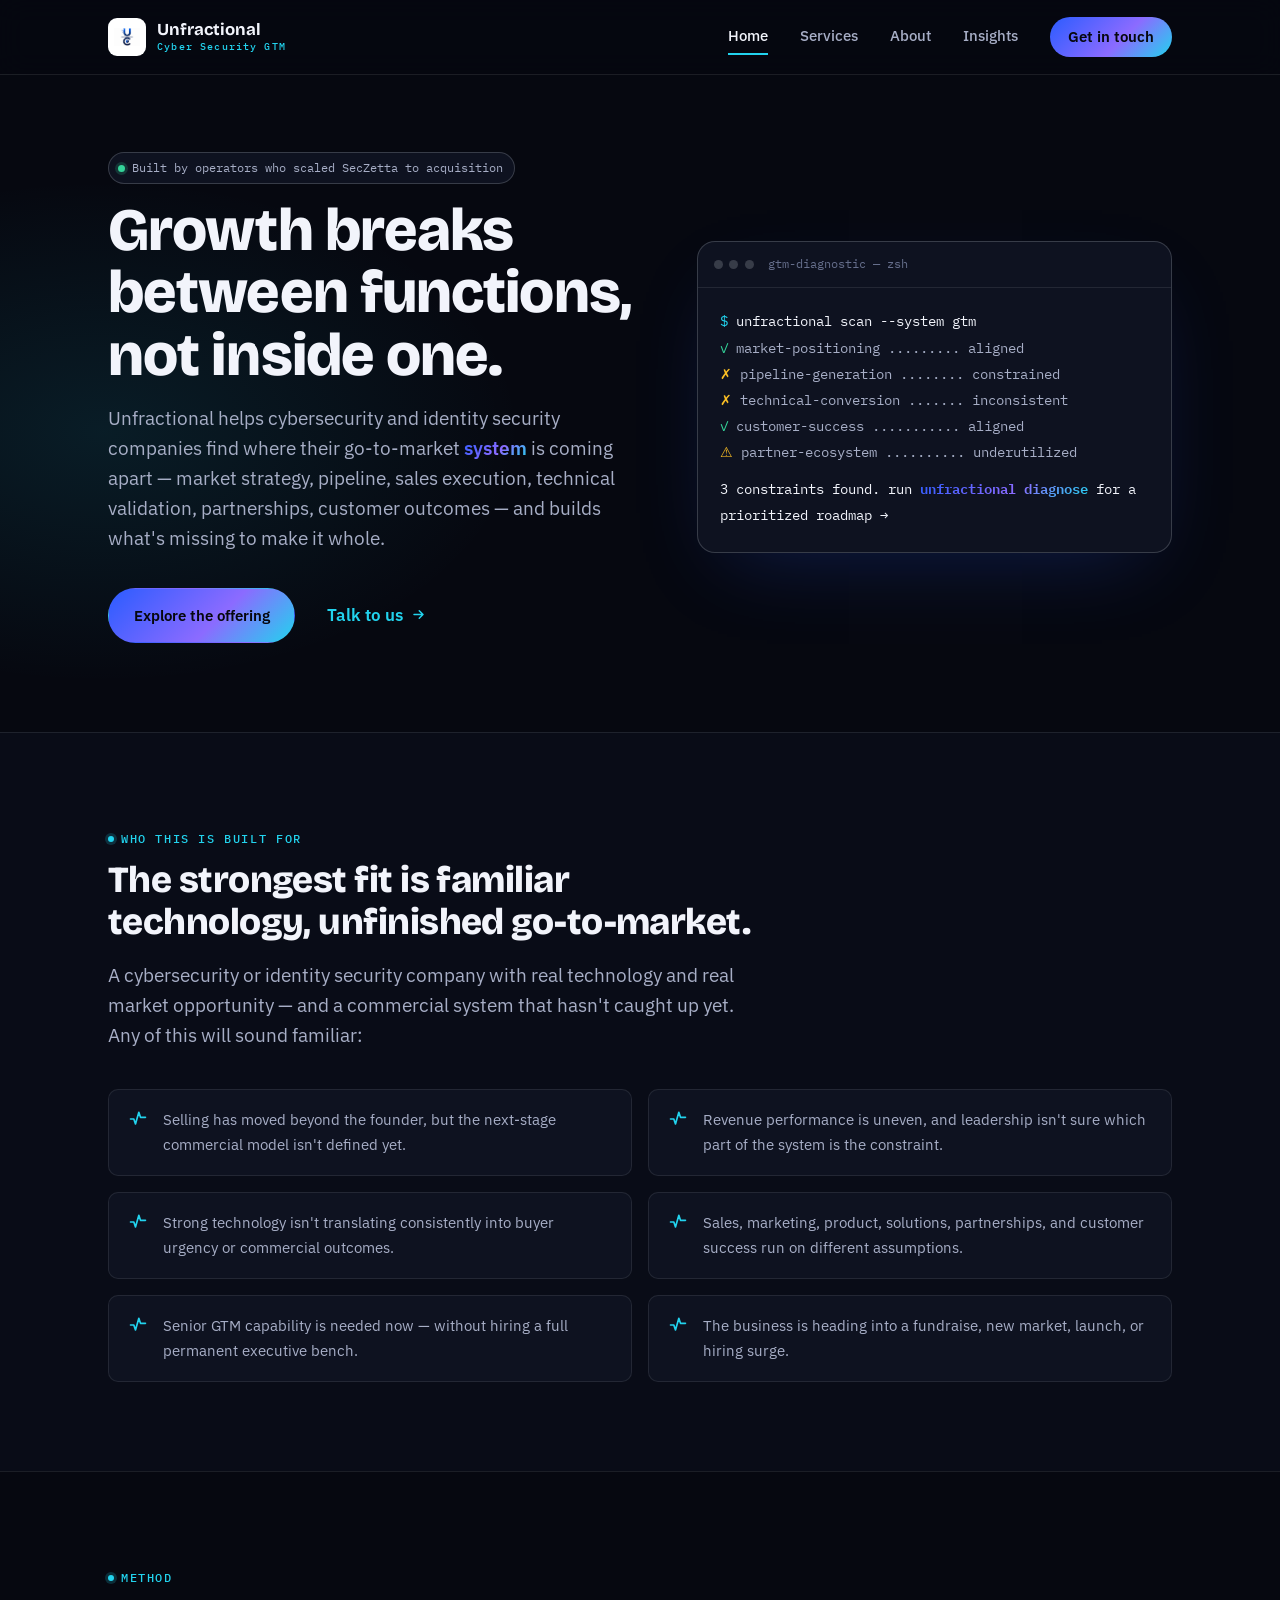
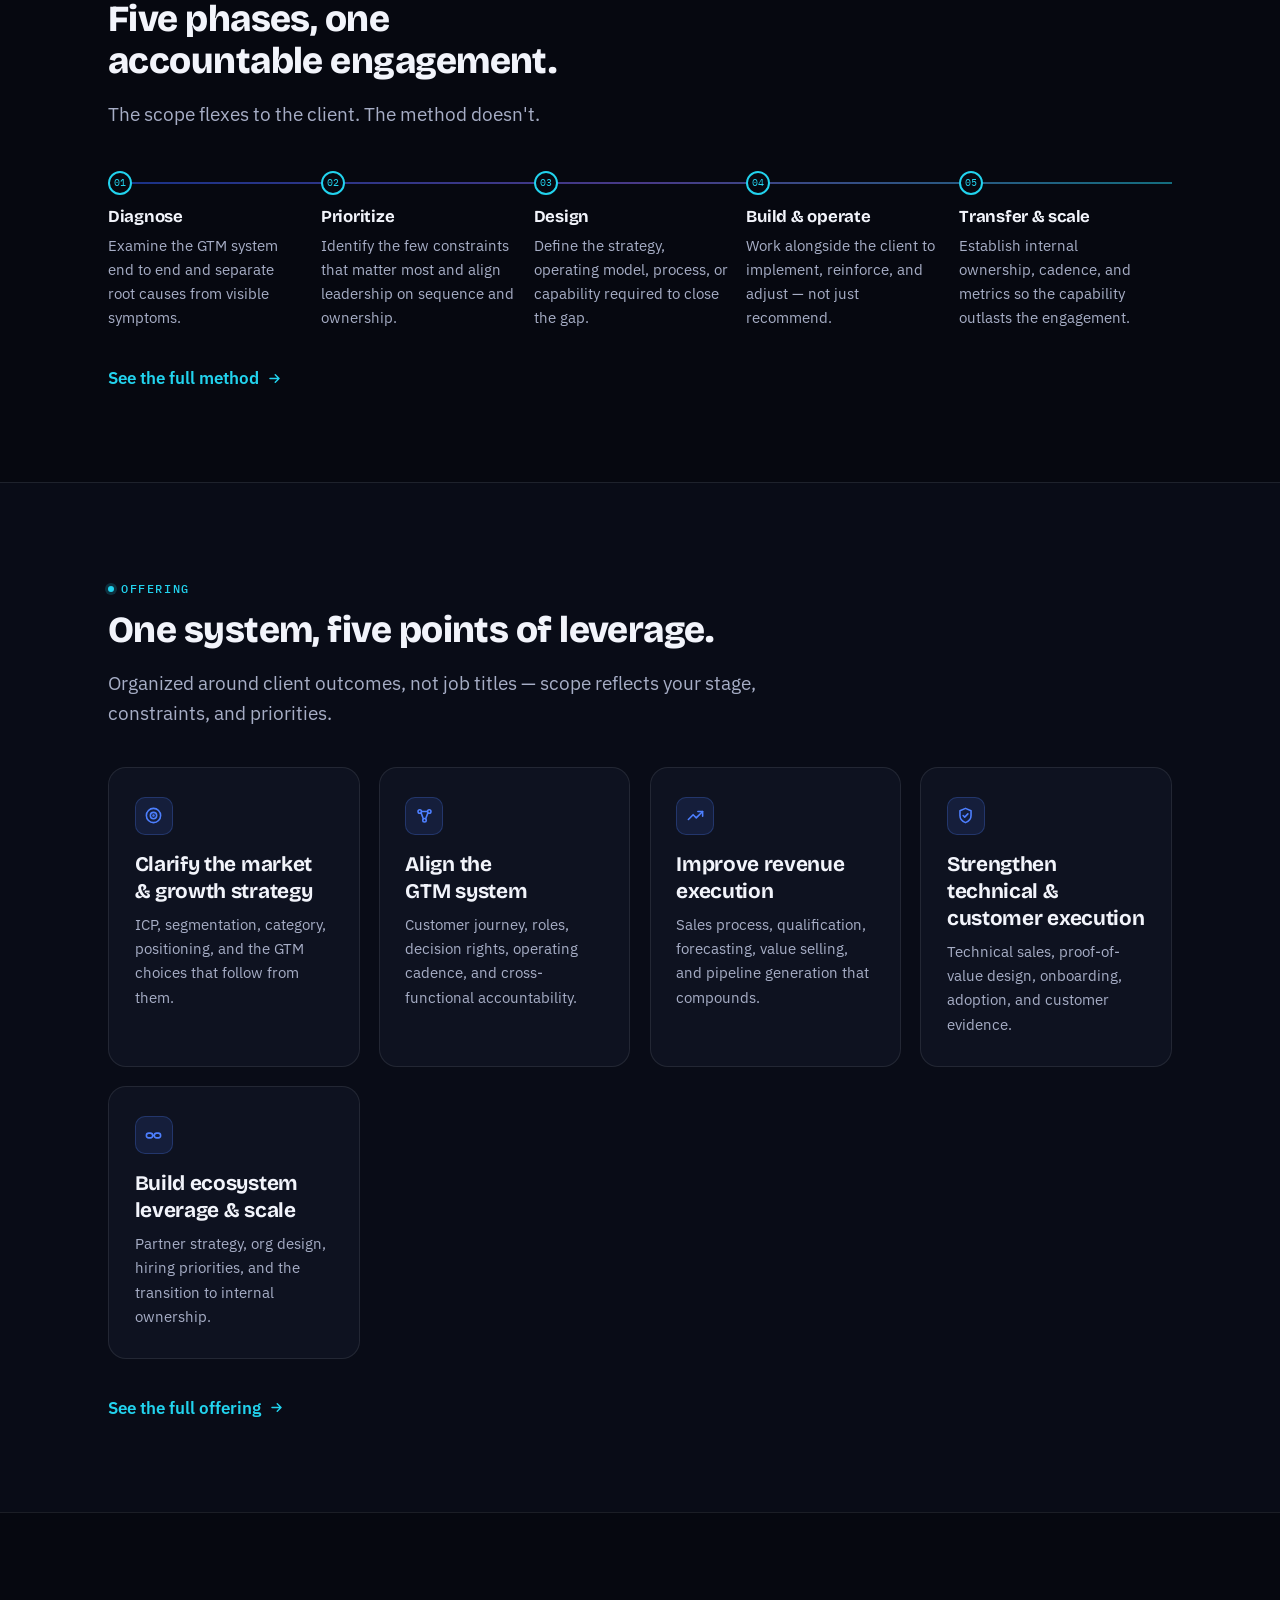
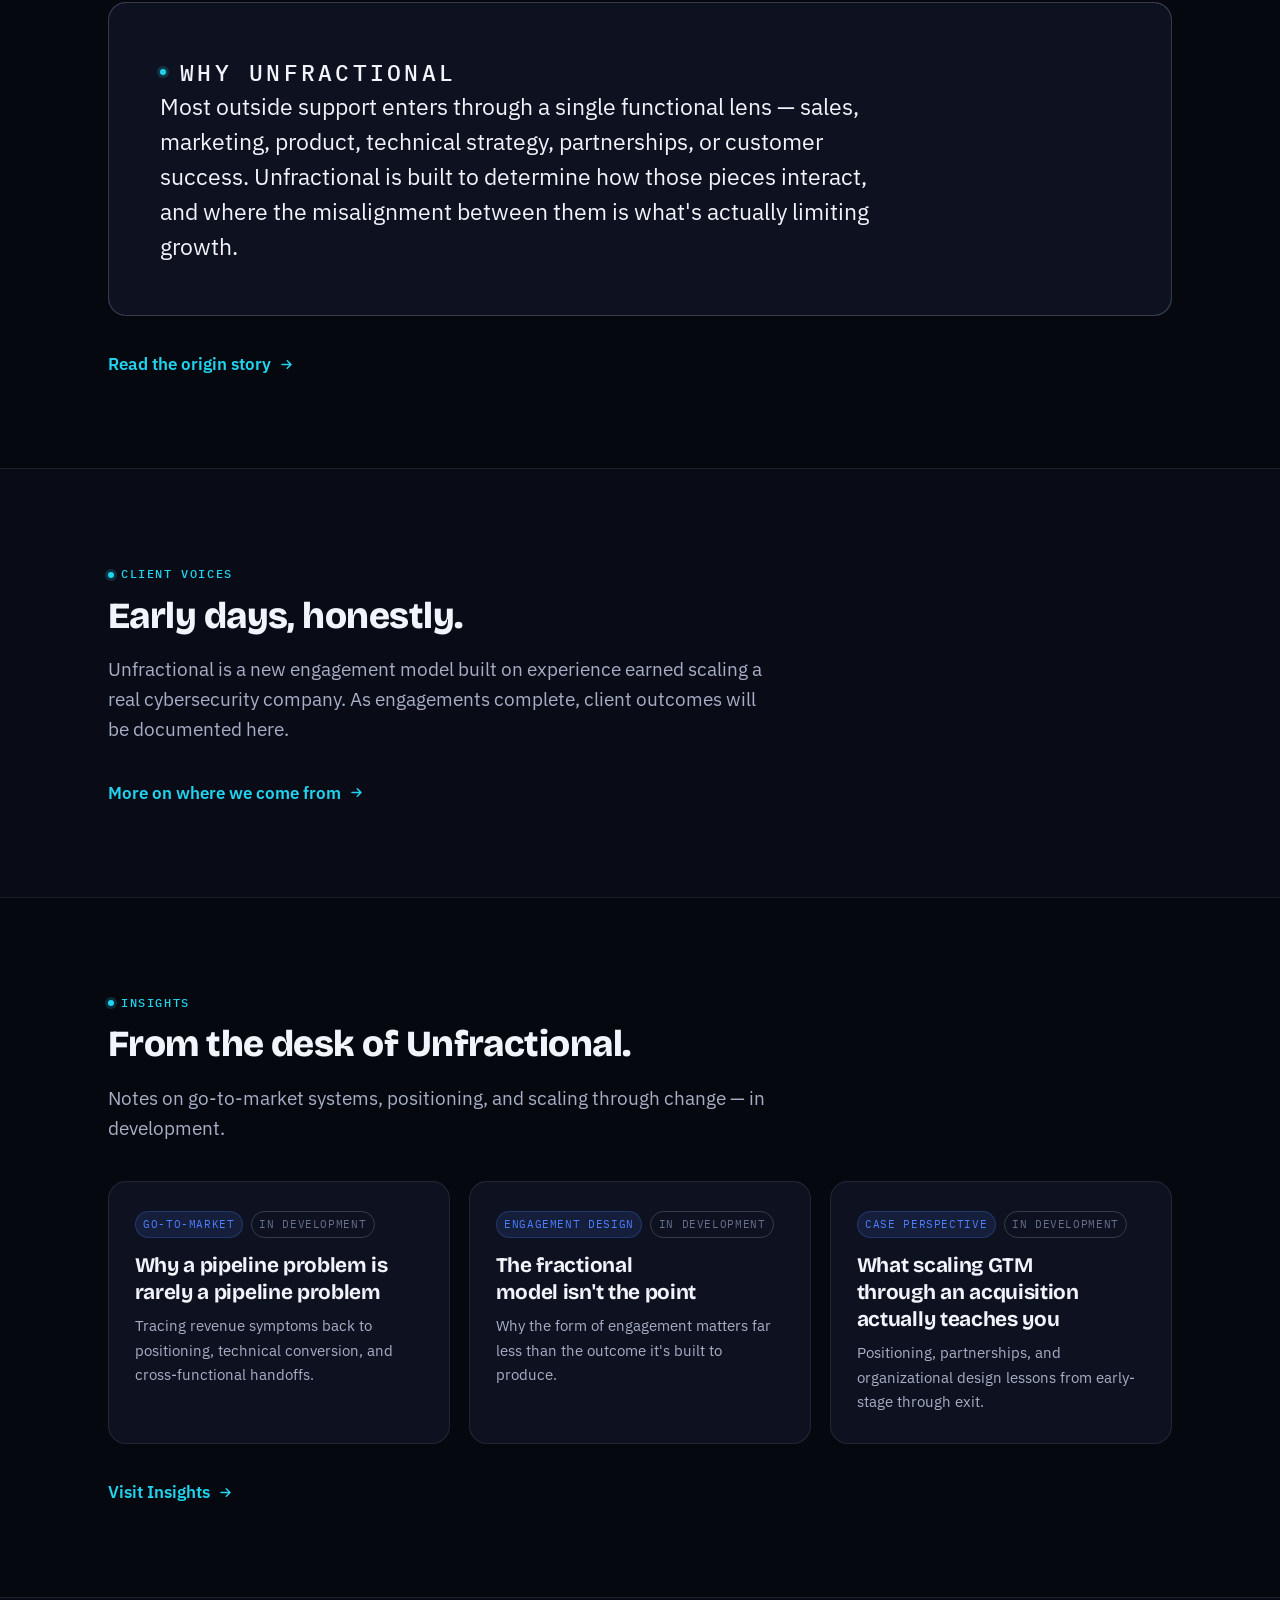
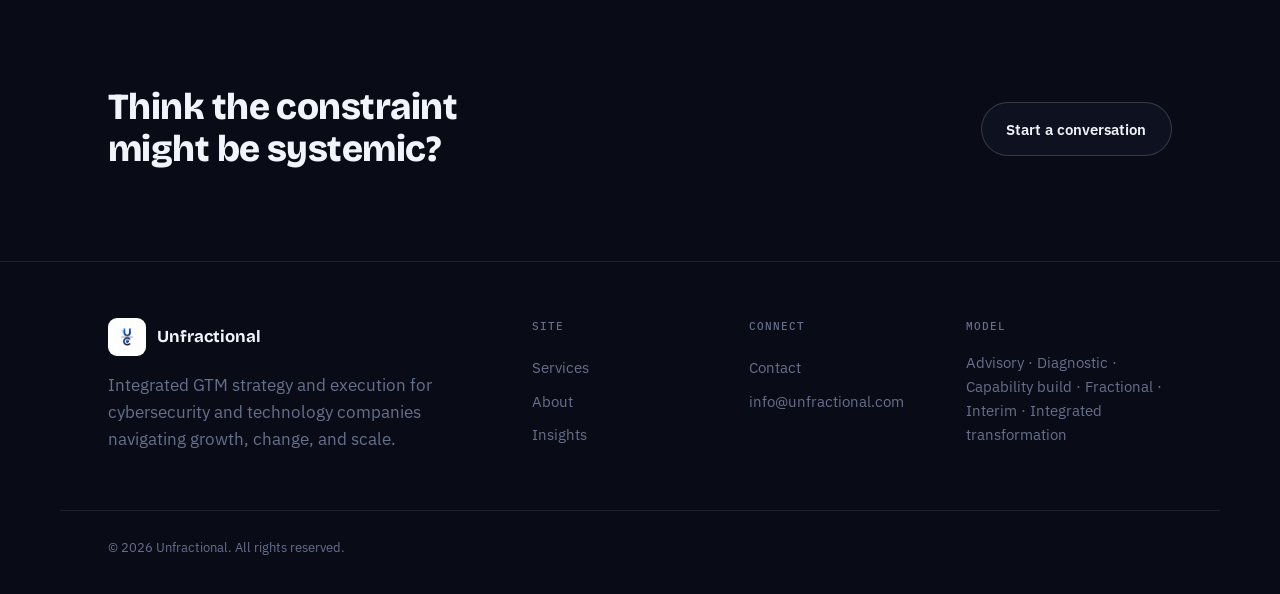
==== index.html @ 85fb55ef "Update contact email to info@unfractional.com" ====
<!doctype html>
<html lang="en">
<head>
<meta charset="UTF-8">
<meta name="viewport" content="width=device-width, initial-scale=1">
<title>Unfractional</title>
<link rel="preconnect" href="https://fonts.googleapis.com">
<link rel="preconnect" href="https://fonts.gstatic.com" crossorigin>
<link href="https://fonts.googleapis.com/css2?family=Bricolage+Grotesque:opsz,wght@12..96,600;12..96,700;12..96,800&family=IBM+Plex+Sans:wght@400;500;600&family=IBM+Plex+Mono:wght@400;500&display=swap" rel="stylesheet">
<link rel="stylesheet" href="styles.css">
<script src="script.js" defer></script>
</head>
<body>

<header class="site-header">
  <div class="nav-row">
    <a class="brand" href="index.html">
      <span class="brand-chip"><img src="assets/logo-mark.png" alt="Unfractional mark"></span>
      <span class="brand-word">Unfractional<span>Cyber Security GTM</span></span>
    </a>
    <nav class="nav-links" aria-label="Primary">
      <a href="index.html" class="active">Home</a>
      <a href="services.html">Services</a>
      <a href="about.html">About</a>
      <a href="insights.html">Insights</a>
      <a href="contact.html" class="nav-cta">Get in touch</a>
    </nav>
    <button class="nav-toggle" data-nav-toggle aria-label="Open menu" aria-expanded="false">
      <svg viewBox="0 0 24 24" fill="none" stroke="currentColor" stroke-width="2" stroke-linecap="round"><line x1="3" y1="6" x2="21" y2="6"/><line x1="3" y1="12" x2="21" y2="12"/><line x1="3" y1="18" x2="21" y2="18"/></svg>
    </button>
  </div>
  <nav class="mobile-nav" data-mobile-nav aria-label="Mobile">
    <a href="index.html" class="active">Home</a>
    <a href="services.html">Services</a>
    <a href="about.html">About</a>
    <a href="insights.html">Insights</a>
    <a href="contact.html">Get in touch</a>
  </nav>
</header>

<main>

  <!-- HERO -->
  <section class="section" style="padding-top: clamp(44px, 6vw, 80px);">
    <div class="section-inner hero-grid">
      <div>
        <span class="badge"><span class="dot"></span>Built by operators who scaled SecZetta to acquisition</span>
        <h1 style="margin-top: 0.9rem;">Growth breaks between functions, not inside one.</h1>
        <p class="lede">Unfractional helps cybersecurity and identity security companies find where their go-to-market <span class="grad-text" style="font-weight:600;">system</span> is coming apart — market strategy, pipeline, sales execution, technical validation, partnerships, customer outcomes — and builds what's missing to make it whole.</p>
        <div class="actions-row">
          <a class="btn btn-primary" href="services.html">Explore the offering</a>
          <a class="link-arrow" href="contact.html">Talk to us
            <svg viewBox="0 0 20 20" fill="none" stroke="currentColor" stroke-width="2" stroke-linecap="round" stroke-linejoin="round"><path d="M4 10h12M11 5l5 5-5 5"/></svg>
          </a>
        </div>
      </div>

      <div class="terminal">
        <div class="terminal-bar">
          <span class="traffic"><span></span><span></span><span></span></span>
          gtm-diagnostic — zsh
        </div>
        <div class="terminal-body">
          <div class="cmd">unfractional scan --system gtm</div>
          <div class="t-line" data-scan-line><span class="t-ok">✓</span> market-positioning ......... aligned</div>
          <div class="t-line" data-scan-line><span class="t-warn">✗</span> pipeline-generation ........ constrained</div>
          <div class="t-line" data-scan-line><span class="t-warn">✗</span> technical-conversion ....... inconsistent</div>
          <div class="t-line" data-scan-line><span class="t-ok">✓</span> customer-success ........... aligned</div>
          <div class="t-line" data-scan-line><span class="t-warn">⚠</span> partner-ecosystem .......... underutilized</div>
          <div class="t-result" data-scan-line>3 constraints found. run <span class="grad-text">unfractional diagnose</span> for a prioritized roadmap →</div>
        </div>
      </div>
    </div>
  </section>

  <!-- WHO THIS IS FOR -->
  <section class="section alt">
    <div class="section-inner">
      <div class="section-head">
        <p class="eyebrow">Who this is built for</p>
        <h2>The strongest fit is familiar technology, unfinished go-to-market.</h2>
        <p class="lede">A cybersecurity or identity security company with real technology and real market opportunity — and a commercial system that hasn't caught up yet. Any of this will sound familiar:</p>
      </div>
      <div class="signal-grid" style="margin-top: 2.4rem;">
        <div class="signal"><svg class="ico" viewBox="0 0 24 24" fill="none" stroke="currentColor" stroke-width="2" stroke-linecap="round" stroke-linejoin="round"><path d="M3 12h4l2 6 4-14 2 6h6"/></svg>Selling has moved beyond the founder, but the next-stage commercial model isn't defined yet.</div>
        <div class="signal"><svg class="ico" viewBox="0 0 24 24" fill="none" stroke="currentColor" stroke-width="2" stroke-linecap="round" stroke-linejoin="round"><path d="M3 12h4l2 6 4-14 2 6h6"/></svg>Revenue performance is uneven, and leadership isn't sure which part of the system is the constraint.</div>
        <div class="signal"><svg class="ico" viewBox="0 0 24 24" fill="none" stroke="currentColor" stroke-width="2" stroke-linecap="round" stroke-linejoin="round"><path d="M3 12h4l2 6 4-14 2 6h6"/></svg>Strong technology isn't translating consistently into buyer urgency or commercial outcomes.</div>
        <div class="signal"><svg class="ico" viewBox="0 0 24 24" fill="none" stroke="currentColor" stroke-width="2" stroke-linecap="round" stroke-linejoin="round"><path d="M3 12h4l2 6 4-14 2 6h6"/></svg>Sales, marketing, product, solutions, partnerships, and customer success run on different assumptions.</div>
        <div class="signal"><svg class="ico" viewBox="0 0 24 24" fill="none" stroke="currentColor" stroke-width="2" stroke-linecap="round" stroke-linejoin="round"><path d="M3 12h4l2 6 4-14 2 6h6"/></svg>Senior GTM capability is needed now — without hiring a full permanent executive bench.</div>
        <div class="signal"><svg class="ico" viewBox="0 0 24 24" fill="none" stroke="currentColor" stroke-width="2" stroke-linecap="round" stroke-linejoin="round"><path d="M3 12h4l2 6 4-14 2 6h6"/></svg>The business is heading into a fundraise, new market, launch, or hiring surge.</div>
      </div>
    </div>
  </section>

  <!-- METHOD -->
  <section class="section">
    <div class="section-inner">
      <div class="section-head">
        <p class="eyebrow">Method</p>
        <h2>Five phases, one accountable engagement.</h2>
        <p class="lede">The scope flexes to the client. The method doesn't.</p>
      </div>
      <div class="pipeline" style="margin-top: 2.6rem;">
        <div class="pnode"><span class="dotnum mono">01</span><h3>Diagnose</h3><p>Examine the GTM system end to end and separate root causes from visible symptoms.</p></div>
        <div class="pnode"><span class="dotnum mono">02</span><h3>Prioritize</h3><p>Identify the few constraints that matter most and align leadership on sequence and ownership.</p></div>
        <div class="pnode"><span class="dotnum mono">03</span><h3>Design</h3><p>Define the strategy, operating model, process, or capability required to close the gap.</p></div>
        <div class="pnode"><span class="dotnum mono">04</span><h3>Build &amp; operate</h3><p>Work alongside the client to implement, reinforce, and adjust — not just recommend.</p></div>
        <div class="pnode"><span class="dotnum mono">05</span><h3>Transfer &amp; scale</h3><p>Establish internal ownership, cadence, and metrics so the capability outlasts the engagement.</p></div>
      </div>
      <div class="actions-row">
        <a class="link-arrow" href="services.html#method">See the full method
          <svg viewBox="0 0 20 20" fill="none" stroke="currentColor" stroke-width="2" stroke-linecap="round" stroke-linejoin="round"><path d="M4 10h12M11 5l5 5-5 5"/></svg>
        </a>
      </div>
    </div>
  </section>

  <!-- OFFERING -->
  <section class="section alt">
    <div class="section-inner">
      <div class="section-head">
        <p class="eyebrow">Offering</p>
        <h2>One system, five points of leverage.</h2>
        <p class="lede">Organized around client outcomes, not job titles — scope reflects your stage, constraints, and priorities.</p>
      </div>
      <div class="card-grid" style="margin-top: 2.4rem;">
        <div class="card">
          <span class="ico"><svg viewBox="0 0 24 24" fill="none" stroke="currentColor" stroke-width="2" stroke-linecap="round" stroke-linejoin="round"><circle cx="12" cy="12" r="9"/><circle cx="12" cy="12" r="4"/><circle cx="12" cy="12" r="0.6" fill="currentColor"/></svg></span>
          <h3>Clarify the market &amp; growth strategy</h3>
          <p>ICP, segmentation, category, positioning, and the GTM choices that follow from them.</p>
        </div>
        <div class="card">
          <span class="ico"><svg viewBox="0 0 24 24" fill="none" stroke="currentColor" stroke-width="2" stroke-linecap="round" stroke-linejoin="round"><circle cx="6" cy="7" r="2.2"/><circle cx="18" cy="7" r="2.2"/><circle cx="12" cy="18" r="2.2"/><path d="M7.7 8.7 10.5 16M16.3 8.7 13.5 16M8.2 7h7.6"/></svg></span>
          <h3>Align the GTM system</h3>
          <p>Customer journey, roles, decision rights, operating cadence, and cross-functional accountability.</p>
        </div>
        <div class="card">
          <span class="ico"><svg viewBox="0 0 24 24" fill="none" stroke="currentColor" stroke-width="2" stroke-linecap="round" stroke-linejoin="round"><path d="M3 17l6-6 4 4 8-8"/><path d="M15 7h6v6"/></svg></span>
          <h3>Improve revenue execution</h3>
          <p>Sales process, qualification, forecasting, value selling, and pipeline generation that compounds.</p>
        </div>
        <div class="card">
          <span class="ico"><svg viewBox="0 0 24 24" fill="none" stroke="currentColor" stroke-width="2" stroke-linecap="round" stroke-linejoin="round"><path d="M12 3l7 3v6c0 4.5-3 7.5-7 9-4-1.5-7-4.5-7-9V6z"/><path d="M9 12l2 2 4-4"/></svg></span>
          <h3>Strengthen technical &amp; customer execution</h3>
          <p>Technical sales, proof-of-value design, onboarding, adoption, and customer evidence.</p>
        </div>
        <div class="card">
          <span class="ico"><svg viewBox="0 0 24 24" fill="none" stroke="currentColor" stroke-width="2" stroke-linecap="round" stroke-linejoin="round"><rect x="3" y="9" width="8" height="6" rx="3"/><rect x="13" y="9" width="8" height="6" rx="3"/><path d="M11 12h2"/></svg></span>
          <h3>Build ecosystem leverage &amp; scale</h3>
          <p>Partner strategy, org design, hiring priorities, and the transition to internal ownership.</p>
        </div>
      </div>
      <div class="actions-row">
        <a class="link-arrow" href="services.html">See the full offering
          <svg viewBox="0 0 20 20" fill="none" stroke="currentColor" stroke-width="2" stroke-linecap="round" stroke-linejoin="round"><path d="M4 10h12M11 5l5 5-5 5"/></svg>
        </a>
      </div>
    </div>
  </section>

  <!-- DIFFERENTIATOR -->
  <section class="section">
    <div class="section-inner">
      <div class="statement">
        <p class="eyebrow">Why Unfractional</p>
        <p>Most outside support enters through a single functional lens — sales, marketing, product, technical strategy, partnerships, or customer success. Unfractional is built to determine how those pieces interact, and where the misalignment between them is what's actually limiting growth.</p>
      </div>
      <div class="actions-row">
        <a class="link-arrow" href="about.html">Read the origin story
          <svg viewBox="0 0 20 20" fill="none" stroke="currentColor" stroke-width="2" stroke-linecap="round" stroke-linejoin="round"><path d="M4 10h12M11 5l5 5-5 5"/></svg>
        </a>
      </div>
    </div>
  </section>

  <!-- CLIENT VOICES TEASER -->
  <section class="section alt">
    <div class="section-inner">
      <div class="section-head">
        <p class="eyebrow">Client voices</p>
        <h2>Early days, honestly.</h2>
        <p class="lede">Unfractional is a new engagement model built on experience earned scaling a real cybersecurity company. As engagements complete, client outcomes will be documented here.</p>
      </div>
      <div class="actions-row">
        <a class="link-arrow" href="about.html#client-voices">More on where we come from
          <svg viewBox="0 0 20 20" fill="none" stroke="currentColor" stroke-width="2" stroke-linecap="round" stroke-linejoin="round"><path d="M4 10h12M11 5l5 5-5 5"/></svg>
        </a>
      </div>
    </div>
  </section>

  <!-- INSIGHTS TEASER -->
  <section class="section">
    <div class="section-inner">
      <div class="section-head">
        <p class="eyebrow">Insights</p>
        <h2>From the desk of Unfractional.</h2>
        <p class="lede">Notes on go-to-market systems, positioning, and scaling through change — in development.</p>
      </div>
      <div class="card-grid" style="margin-top: 2.4rem;">
        <div class="card">
          <div class="insight-tags"><span class="pill">Go-to-market</span><span class="pill status">In development</span></div>
          <h3 style="margin-top:0.9rem;">Why a pipeline problem is rarely a pipeline problem</h3>
          <p>Tracing revenue symptoms back to positioning, technical conversion, and cross-functional handoffs.</p>
        </div>
        <div class="card">
          <div class="insight-tags"><span class="pill">Engagement design</span><span class="pill status">In development</span></div>
          <h3 style="margin-top:0.9rem;">The fractional model isn't the point</h3>
          <p>Why the form of engagement matters far less than the outcome it's built to produce.</p>
        </div>
        <div class="card">
          <div class="insight-tags"><span class="pill">Case perspective</span><span class="pill status">In development</span></div>
          <h3 style="margin-top:0.9rem;">What scaling GTM through an acquisition actually teaches you</h3>
          <p>Positioning, partnerships, and organizational design lessons from early-stage through exit.</p>
        </div>
      </div>
      <div class="actions-row">
        <a class="link-arrow" href="insights.html">Visit Insights
          <svg viewBox="0 0 20 20" fill="none" stroke="currentColor" stroke-width="2" stroke-linecap="round" stroke-linejoin="round"><path d="M4 10h12M11 5l5 5-5 5"/></svg>
        </a>
      </div>
    </div>
  </section>

  <!-- CLOSING CTA -->
  <section class="section alt">
    <div class="section-inner cta-band">
      <h2>Think the constraint might be systemic?</h2>
      <a class="btn btn-quiet" href="contact.html">Start a conversation</a>
    </div>
  </section>

</main>

<footer class="site-footer">
  <div class="footer-top">
    <div>
      <div class="footer-brand">
        <span class="brand-chip"><img src="assets/logo-mark.png" alt="Unfractional mark"></span>
        <span class="footer-brand-word">Unfractional</span>
      </div>
      <p>Integrated GTM strategy and execution for cybersecurity and technology companies navigating growth, change, and scale.</p>
    </div>
    <div class="footer-col">
      <h4>Site</h4>
      <a href="services.html">Services</a>
      <a href="about.html">About</a>
      <a href="insights.html">Insights</a>
    </div>
    <div class="footer-col">
      <h4>Connect</h4>
      <a href="contact.html">Contact</a>
      <a href="mailto:info@unfractional.com">info@unfractional.com</a>
    </div>
    <div class="footer-col">
      <h4>Model</h4>
      <p>Advisory · Diagnostic · Capability build · Fractional · Interim · Integrated transformation</p>
    </div>
  </div>
  <div class="footer-bottom">
    <span>© <span data-year>2026</span> Unfractional. All rights reserved.</span>
  </div>
</footer>

</body>
</html>
---- styles.css ----
/* ===========================================================
   Unfractional — v2, "GTM diagnostics" visual system
   Dark-first, security-tooling aesthetic. Fixed dark world by design:
   colors are declared explicitly rather than theme-switched.
   Type: Bricolage Grotesque (display) + IBM Plex Sans (body) + IBM Plex Mono (system/terminal)
   =========================================================== */

:root{
  --bg: #060810;
  --bg-alt: #090c17;
  --surface: #0e1220;
  --surface-hi: #141a2e;
  --line: rgba(244,246,255,0.09);
  --line-strong: rgba(244,246,255,0.18);

  --ink: #f2f4fb;
  --ink-soft: #a7aec6;
  --ink-faint: #666f8c;

  --blue: #4d7fff;
  --blue-2: #2b5cff;
  --violet: #8b6bff;
  --cyan: #22d3ee;

  --ok: #34d399;
  --warn: #fbbf24;

  --mark-chip: #ffffff;

  --grad: linear-gradient(135deg, var(--blue-2) 0%, var(--violet) 58%, var(--cyan) 100%);

  --content-w: 1160px;
  --gutter: clamp(20px, 5vw, 48px);
  --radius: 18px;
  --radius-sm: 10px;
}

*, *::before, *::after{ box-sizing: border-box; }
html{ color-scheme: dark; }

body{
  margin: 0;
  background: var(--bg);
  color: var(--ink);
  font-family: "IBM Plex Sans", "Helvetica Neue", Arial, sans-serif;
  font-size: 16.5px;
  line-height: 1.62;
  -webkit-font-smoothing: antialiased;
  text-rendering: optimizeLegibility;
  background-image:
    radial-gradient(900px 480px at 82% -8%, rgba(139,107,255,0.16), transparent 60%),
    radial-gradient(700px 420px at 8% 8%, rgba(34,211,238,0.10), transparent 60%);
  background-repeat: no-repeat;
}

::selection{ background: rgba(77,127,255,0.35); color: #fff; }
a{ color: inherit; }
img{ max-width: 100%; display: block; }

h1, h2, h3, h4{
  font-family: "Bricolage Grotesque", "Archivo", sans-serif;
  color: var(--ink);
  margin: 0;
  text-wrap: balance;
  letter-spacing: -0.015em;
}
h1{ font-weight: 800; font-size: clamp(2.3rem, 3.6vw + 1rem, 3.75rem); line-height: 1.04; }
h2{ font-weight: 800; font-size: clamp(1.55rem, 1.7vw + 1rem, 2.3rem); line-height: 1.14; }
h3{ font-weight: 700; font-size: clamp(1.1rem, 0.6vw + 1rem, 1.3rem); line-height: 1.3; }
h4{ font-weight: 600; font-size: 1.02rem; }

.grad-text{
  background: var(--grad);
  -webkit-background-clip: text; background-clip: text; color: transparent;
}

.mono{ font-family: "IBM Plex Mono", ui-monospace, Menlo, Consolas, monospace; }

.eyebrow{
  font-family: "IBM Plex Mono", monospace;
  font-size: 0.72rem; font-weight: 500;
  letter-spacing: 0.14em; text-transform: uppercase;
  color: var(--cyan);
  display: inline-flex; align-items: center; gap: 0.6em;
  margin: 0 0 1em;
}
.eyebrow::before{ content: ""; width: 6px; height: 6px; border-radius: 50%; background: var(--cyan); box-shadow: 0 0 0 3px rgba(34,211,238,0.18); flex: none; }

.lede{ font-size: clamp(1.03rem, 0.4vw + 1rem, 1.16rem); color: var(--ink-soft); max-width: 60ch; margin: 0.9em 0 0; }

.prose p{ max-width: 66ch; color: var(--ink-soft); }
.prose p + p{ margin-top: 1.1em; }
.prose strong{ color: var(--ink); font-weight: 600; }

/* ---------- layout shells ---------- */

.section{ padding-block: clamp(56px, 7vw, 104px); position: relative; }
.section + .section{ border-top: 1px solid var(--line); }
.section-inner{ max-width: var(--content-w); margin-inline: auto; padding-inline: var(--gutter); position: relative; }
.section-head{ max-width: 46rem; }
.section-head + *{ margin-top: 2.8rem; }
.alt{ background: var(--bg-alt); }

/* ---------- badge / pill ---------- */

.badge{
  display: inline-flex; align-items: center; gap: 0.6em;
  font-family: "IBM Plex Mono", monospace;
  font-size: 0.76rem;
  color: var(--ink-soft);
  background: var(--surface);
  border: 1px solid var(--line-strong);
  border-radius: 999px;
  padding: 0.45em 0.9em 0.45em 0.7em;
}
.badge .dot{ width: 7px; height: 7px; border-radius: 50%; background: var(--ok); box-shadow: 0 0 0 3px rgba(52,211,153,0.18); flex: none; }

.pill{
  font-family: "IBM Plex Mono", monospace;
  font-size: 0.66rem; letter-spacing: 0.06em; text-transform: uppercase;
  padding: 0.35em 0.7em; border-radius: 999px;
  background: rgba(77,127,255,0.12); color: var(--blue);
  border: 1px solid rgba(77,127,255,0.25);
}
.pill.status{ background: transparent; border-color: var(--line-strong); color: var(--ink-faint); }

/* ---------- header / nav ---------- */

.site-header{
  position: sticky; top: 0; z-index: 40;
  background: rgba(6,8,16,0.72);
  backdrop-filter: blur(14px);
  border-bottom: 1px solid var(--line);
}
.nav-row{
  max-width: var(--content-w); margin-inline: auto; padding-inline: var(--gutter);
  height: 74px; display: flex; align-items: center; justify-content: space-between; gap: 1.5rem;
}
.brand{ display: flex; align-items: center; gap: 0.7rem; text-decoration: none; flex: none; }
.brand-chip{
  background: var(--mark-chip); border: 1px solid var(--line-strong); border-radius: 9px;
  width: 38px; height: 38px; display: flex; align-items: center; justify-content: center; padding: 5px; flex: none;
}
.brand-chip img{ width: 100%; height: 100%; object-fit: contain; }
.brand-word{ font-family: "Bricolage Grotesque", sans-serif; font-weight: 700; font-size: 1.05rem; color: var(--ink); line-height: 1.1; }
.brand-word span{ display: block; font-family: "IBM Plex Mono", monospace; font-weight: 500; font-size: 0.6rem; letter-spacing: 0.12em; color: var(--cyan); margin-top: 3px; }

.nav-links{ display: flex; align-items: center; gap: 2rem; font-size: 0.93rem; font-weight: 500; }
.nav-links a{ text-decoration: none; color: var(--ink-soft); padding: 0.3em 0; border-bottom: 2px solid transparent; }
.nav-links a:hover{ color: var(--ink); }
.nav-links a.active{ color: var(--ink); border-bottom-color: var(--cyan); }

.nav-cta{
  font-family: inherit; font-weight: 600 !important;
  background: var(--grad); color: #06070d !important;
  border-radius: 999px; padding: 0.55em 1.2em !important;
  border-bottom: none !important;
}
.nav-cta:hover{ filter: brightness(1.08); }

.nav-toggle{
  display: none; background: var(--surface); border: 1px solid var(--line-strong); border-radius: 8px;
  width: 40px; height: 40px; padding: 0; align-items: center; justify-content: center; color: var(--ink); cursor: pointer;
}
.nav-toggle svg{ width: 19px; height: 19px; }

.mobile-nav{ display: none; flex-direction: column; padding: 0.5rem var(--gutter) 1.4rem; border-bottom: 1px solid var(--line); background: var(--bg); }
.mobile-nav a{ text-decoration: none; color: var(--ink-soft); font-weight: 500; padding: 0.75em 0; border-bottom: 1px solid var(--line); }
.mobile-nav a.active{ color: var(--cyan); }
.mobile-nav.open{ display: flex; }

@media (max-width: 860px){ .nav-links{ display: none; } .nav-toggle{ display: flex; } }

/* ---------- buttons / links ---------- */

.btn{
  display: inline-flex; align-items: center; gap: 0.6em;
  font-weight: 600; font-size: 0.96rem; text-decoration: none;
  padding: 0.9em 1.6em; border-radius: 999px; border: 1px solid transparent; cursor: pointer;
}
.btn-primary{ background: var(--grad); color: #06070d; }
.btn-primary:hover{ filter: brightness(1.08); }
.btn-quiet{ border-color: var(--line-strong); color: var(--ink); background: var(--surface); }
.btn-quiet:hover{ border-color: var(--cyan); color: var(--cyan); }

.link-arrow{
  display: inline-flex; align-items: center; gap: 0.5em; text-decoration: none;
  font-weight: 600; color: var(--cyan); border-bottom: 1px solid transparent;
}
.link-arrow:hover{ border-bottom-color: var(--cyan); }
.link-arrow svg{ width: 15px; height: 15px; transition: transform 0.15s ease; }
.link-arrow:hover svg{ transform: translateX(3px); }

.actions-row{ display: flex; flex-wrap: wrap; gap: 1.4rem 2rem; align-items: center; margin-top: 2.2rem; }

/* ---------- hero ---------- */

.hero-grid{ display: grid; grid-template-columns: 1.05fr 0.95fr; gap: clamp(2rem, 5vw, 4rem); align-items: center; }
@media (max-width: 940px){ .hero-grid{ grid-template-columns: 1fr; } }

/* terminal / scan panel */
.terminal{
  background: var(--surface);
  border: 1px solid var(--line-strong);
  border-radius: var(--radius);
  overflow: hidden;
  box-shadow: 0 30px 80px -30px rgba(43,92,255,0.25);
}
.terminal-bar{
  display: flex; align-items: center; gap: 0.5rem;
  padding: 0.8rem 1rem; border-bottom: 1px solid var(--line);
  font-family: "IBM Plex Mono", monospace; font-size: 0.72rem; color: var(--ink-faint);
}
.terminal-bar .traffic{ display: flex; gap: 0.4rem; margin-right: 0.4rem; }
.terminal-bar .traffic span{ width: 9px; height: 9px; border-radius: 50%; background: var(--line-strong); }
.terminal-body{
  font-family: "IBM Plex Mono", monospace; font-size: 0.86rem; line-height: 1.9;
  padding: 1.3rem 1.4rem 1.5rem;
}
.terminal-body .cmd{ color: var(--ink); }
.terminal-body .cmd::before{ content: "$ "; color: var(--cyan); }
.t-line{ color: var(--ink-soft); white-space: pre; }
.t-ok{ color: var(--ok); }
.t-warn{ color: var(--warn); }
.t-result{ color: var(--ink); margin-top: 0.6rem; display: block; }
.t-result .grad-text{ font-weight: 600; }

/* ---------- simple checklist (used for proof themes, etc.) ---------- */

.condition-list{ list-style: none; margin: 0; padding: 0; }
.condition-list li{ display: flex; gap: 1rem; align-items: flex-start; padding: 1.1rem 0; border-top: 1px solid var(--line); color: var(--ink-soft); font-size: 1rem; }
.condition-list li:last-child{ border-bottom: 1px solid var(--line); }
.condition-list li::before{ content: ""; flex: none; width: 8px; height: 8px; margin-top: 0.55em; background: var(--cyan); }

/* ---------- signal / condition cards ---------- */

.signal-grid{ display: grid; grid-template-columns: repeat(2, 1fr); gap: 1rem; }
@media (max-width: 700px){ .signal-grid{ grid-template-columns: 1fr; } }
.signal{
  display: flex; gap: 0.9rem; align-items: flex-start;
  background: var(--surface); border: 1px solid var(--line); border-radius: var(--radius-sm);
  padding: 1.1rem 1.2rem; color: var(--ink-soft); font-size: 0.96rem;
}
.signal .ico{ flex: none; width: 20px; height: 20px; color: var(--cyan); margin-top: 0.1rem; }

/* ---------- pipeline / method ---------- */

.pipeline{ display: grid; grid-template-columns: repeat(5, 1fr); gap: 0; position: relative; }
@media (max-width: 900px){ .pipeline{ grid-template-columns: 1fr 1fr; gap: 1.4rem; } }
@media (max-width: 560px){ .pipeline{ grid-template-columns: 1fr; } }
.pipeline::before{
  content: "";
  position: absolute; left: 0; right: 0; top: 11px; height: 2px;
  background: linear-gradient(90deg, var(--blue-2), var(--violet), var(--cyan));
  opacity: 0.5;
}
@media (max-width: 900px){ .pipeline::before{ display: none; } }
.pnode{ position: relative; padding: 2.2rem 1.1rem 0 0; }
@media (max-width: 900px){ .pnode{ padding-top: 0; border-top: 2px solid var(--blue); padding-top: 1.2rem; } }
.pnode .dotnum{
  position: absolute; top: 0; left: 0;
  width: 24px; height: 24px; border-radius: 50%;
  background: var(--bg); border: 2px solid var(--cyan);
  display: flex; align-items: center; justify-content: center;
  font-family: "IBM Plex Mono", monospace; font-size: 0.62rem; color: var(--cyan);
}
@media (max-width: 900px){ .pnode .dotnum{ display: none; } }
.pnode h3{ margin-bottom: 0.4rem; font-size: 1.05rem; }
.pnode p{ color: var(--ink-soft); font-size: 0.92rem; margin: 0; }

/* ---------- bento offering cards ---------- */

.card-grid{ display: grid; grid-template-columns: repeat(auto-fit, minmax(240px, 1fr)); gap: 1.2rem; }
.card{
  background: var(--surface);
  border: 1px solid var(--line);
  border-radius: var(--radius);
  padding: 1.8rem 1.6rem;
  position: relative;
  transition: border-color 0.18s ease, transform 0.18s ease;
}
.card:hover{ border-color: rgba(139,107,255,0.4); transform: translateY(-2px); }
.card .ico{
  width: 38px; height: 38px; border-radius: 10px;
  background: rgba(77,127,255,0.12); border: 1px solid rgba(77,127,255,0.25);
  display: flex; align-items: center; justify-content: center; margin-bottom: 1rem;
  color: var(--blue);
}
.card .ico svg{ width: 19px; height: 19px; }
.card .num{ font-family: "IBM Plex Mono", monospace; font-size: 0.72rem; color: var(--ink-faint); display: block; margin-bottom: 0.6rem; }
.card h3{ margin-bottom: 0.5rem; }
.card p{ color: var(--ink-soft); font-size: 0.94rem; margin: 0; }
.card ul{ margin: 0.9rem 0 0; padding-left: 1.1rem; color: var(--ink-soft); font-size: 0.92rem; }
.card ul li + li{ margin-top: 0.35rem; }

/* ---------- offering detail (services page) ---------- */

.offer-block{ display: grid; grid-template-columns: 0.85fr 1.15fr; gap: clamp(1.6rem, 4vw, 3.2rem); }
@media (max-width: 800px){ .offer-block{ grid-template-columns: 1fr; } }
.offer-block + .offer-block{ margin-top: clamp(2.6rem, 5vw, 4rem); padding-top: clamp(2.6rem, 5vw, 4rem); border-top: 1px solid var(--line); }
.offer-block .num{ font-family: "IBM Plex Mono", monospace; color: var(--cyan); font-size: 0.85rem; display: block; margin-bottom: 0.7rem; }
.offer-block ul{ list-style: none; margin: 0; padding: 0; }
.offer-block ul li{ padding: 0.75rem 0; border-top: 1px solid var(--line); color: var(--ink-soft); font-size: 0.96rem; }
.offer-block ul li::marker{ content: none; }

/* ---------- table (engagement models) ---------- */

.model-table{ width: 100%; border-collapse: collapse; }
.model-table th{
  text-align: left; font-family: "IBM Plex Mono", monospace; font-size: 0.68rem;
  letter-spacing: 0.1em; text-transform: uppercase; color: var(--ink-faint);
  padding: 0 0 0.9rem; border-bottom: 1px solid var(--line-strong);
}
.model-table td{ padding: 1.2rem 1.2rem 1.2rem 0; border-bottom: 1px solid var(--line); vertical-align: top; color: var(--ink-soft); font-size: 0.95rem; }
.model-table td:first-child{ font-weight: 600; color: var(--ink); white-space: nowrap; width: 1%; padding-right: 1.8rem; }
.table-scroll{ overflow-x: auto; }

/* ---------- statement / differentiator ---------- */

.statement{
  position: relative;
  background: var(--surface);
  border: 1px solid var(--line-strong);
  border-radius: var(--radius);
  padding: clamp(2rem, 5vw, 3.2rem);
  overflow: hidden;
}
.statement::before{
  content: ""; position: absolute; inset: -1px; padding: 1px; border-radius: inherit;
  background: var(--grad); opacity: 0.55;
  -webkit-mask: linear-gradient(#000 0 0) content-box, linear-gradient(#000 0 0);
  -webkit-mask-composite: xor; mask-composite: exclude;
  pointer-events: none;
}
.statement p{ font-size: clamp(1.15rem, 1vw + 1rem, 1.45rem); line-height: 1.5; max-width: 46rem; margin: 0; color: var(--ink); position: relative; }

/* ---------- testimonial placeholders ---------- */

.testi-grid{ display: grid; grid-template-columns: repeat(auto-fit, minmax(240px, 1fr)); gap: 1.2rem; }
.testi-slot{ border: 1px dashed var(--line-strong); border-radius: var(--radius); padding: 1.7rem 1.5rem; color: var(--ink-faint); background: var(--bg-alt); }
.testi-slot .quote-mark{ font-family: Georgia, serif; font-size: 2.2rem; color: var(--line-strong); line-height: 1; display: block; margin-bottom: 0.6rem; }
.testi-slot p{ margin: 0 0 0.6rem; font-size: 0.95rem; }
.testi-slot .status{ font-family: "IBM Plex Mono", monospace; font-size: 0.68rem; letter-spacing: 0.08em; text-transform: uppercase; color: var(--cyan); }

/* ---------- insights cards ---------- */

.insight-card{
  background: var(--surface); border: 1px solid var(--line); border-radius: var(--radius);
  padding: 1.8rem 1.6rem; display: flex; flex-direction: column; gap: 0.9rem;
}
.insight-tags{ display: flex; gap: 0.5rem; flex-wrap: wrap; }
.insight-card h3{ margin: 0; }
.insight-card p{ color: var(--ink-soft); font-size: 0.94rem; margin: 0; }

/* ---------- cta band ---------- */

.cta-band{ display: flex; flex-wrap: wrap; gap: 1.5rem 3rem; align-items: center; justify-content: space-between; }
.cta-band h2{ max-width: 30rem; }

/* ---------- contact ---------- */

.contact-grid{ display: grid; grid-template-columns: 1.2fr 0.8fr; gap: clamp(2rem, 5vw, 3.5rem); }
@media (max-width: 860px){ .contact-grid{ grid-template-columns: 1fr; } }

.field{ display: flex; flex-direction: column; gap: 0.5rem; margin-bottom: 1.3rem; }
.field label{ font-family: "IBM Plex Mono", monospace; font-size: 0.7rem; letter-spacing: 0.06em; text-transform: uppercase; color: var(--ink-faint); }
.field input, .field select, .field textarea{
  font-family: "IBM Plex Sans", sans-serif; font-size: 1rem; color: var(--ink);
  background: var(--surface); border: 1px solid var(--line-strong); border-radius: var(--radius-sm); padding: 0.75em 0.9em;
}
.field textarea{ min-height: 130px; resize: vertical; font-family: inherit; }
.field input:focus, .field select:focus, .field textarea:focus{ outline: 2px solid var(--cyan); outline-offset: 1px; }
.field-row{ display: grid; grid-template-columns: 1fr 1fr; gap: 1.2rem; }
@media (max-width: 560px){ .field-row{ grid-template-columns: 1fr; } }

.form-note{ font-size: 0.85rem; color: var(--ink-faint); margin-top: 1rem; }
.form-status{ font-size: 0.9rem; margin-top: 1rem; display: none; color: var(--cyan); }
.form-status.show{ display: block; }

.contact-card{ background: var(--surface); border: 1px solid var(--line-strong); border-radius: var(--radius); padding: clamp(1.6rem, 3vw, 2.2rem); }
.contact-card .brand-plate{ width: 100%; max-width: 220px; margin-bottom: 1.6rem; border-radius: var(--radius-sm); border: 1px solid var(--line); }
.contact-card dl{ margin: 1.4rem 0 0; }
.contact-card dt{ font-family: "IBM Plex Mono", monospace; font-size: 0.68rem; letter-spacing: 0.08em; text-transform: uppercase; color: var(--ink-faint); margin-top: 1.1rem; }
.contact-card dd{ margin: 0.3rem 0 0; color: var(--ink); font-size: 1.02rem; }

/* ---------- page hero (secondary pages) ---------- */

.page-hero .lede{ max-width: 54ch; }

/* ---------- footer ---------- */

.site-footer{ background: var(--bg-alt); color: var(--ink-faint); padding-block: 3.5rem 2.2rem; border-top: 1px solid var(--line); }
.footer-top{ max-width: var(--content-w); margin-inline: auto; padding-inline: var(--gutter); display: grid; grid-template-columns: 1.3fr 0.6fr 0.6fr 0.7fr; gap: 2.5rem; }
@media (max-width: 760px){ .footer-top{ grid-template-columns: 1fr 1fr; } }
.footer-brand{ display: flex; align-items: center; gap: 0.7rem; margin-bottom: 1rem; }
.footer-brand-word{ font-family: "Bricolage Grotesque", sans-serif; font-weight: 700; color: var(--ink); font-size: 1.05rem; }
.footer-col p{ max-width: 32ch; font-size: 0.92rem; }
.footer-col h4{ font-family: "IBM Plex Mono", monospace; font-weight: 500; font-size: 0.68rem; letter-spacing: 0.1em; text-transform: uppercase; color: var(--ink-faint); margin-bottom: 1rem; }
.footer-col a{ display: block; text-decoration: none; color: var(--ink-faint); font-size: 0.92rem; padding: 0.3rem 0; }
.footer-col a:hover{ color: var(--ink); }
.footer-bottom{ max-width: var(--content-w); margin: 2.6rem auto 0; padding-inline: var(--gutter); padding-top: 1.6rem; border-top: 1px solid var(--line); display: flex; flex-wrap: wrap; gap: 0.8rem 1.6rem; justify-content: space-between; font-size: 0.82rem; }

/* ---------- misc ---------- */

.visually-hidden{ position: absolute; width: 1px; height: 1px; overflow: hidden; clip: rect(0 0 0 0); white-space: nowrap; }

@media (prefers-reduced-motion: reduce){
  *{ animation-duration: 0.001ms !important; animation-iteration-count: 1 !important; transition-duration: 0.001ms !important; }
}
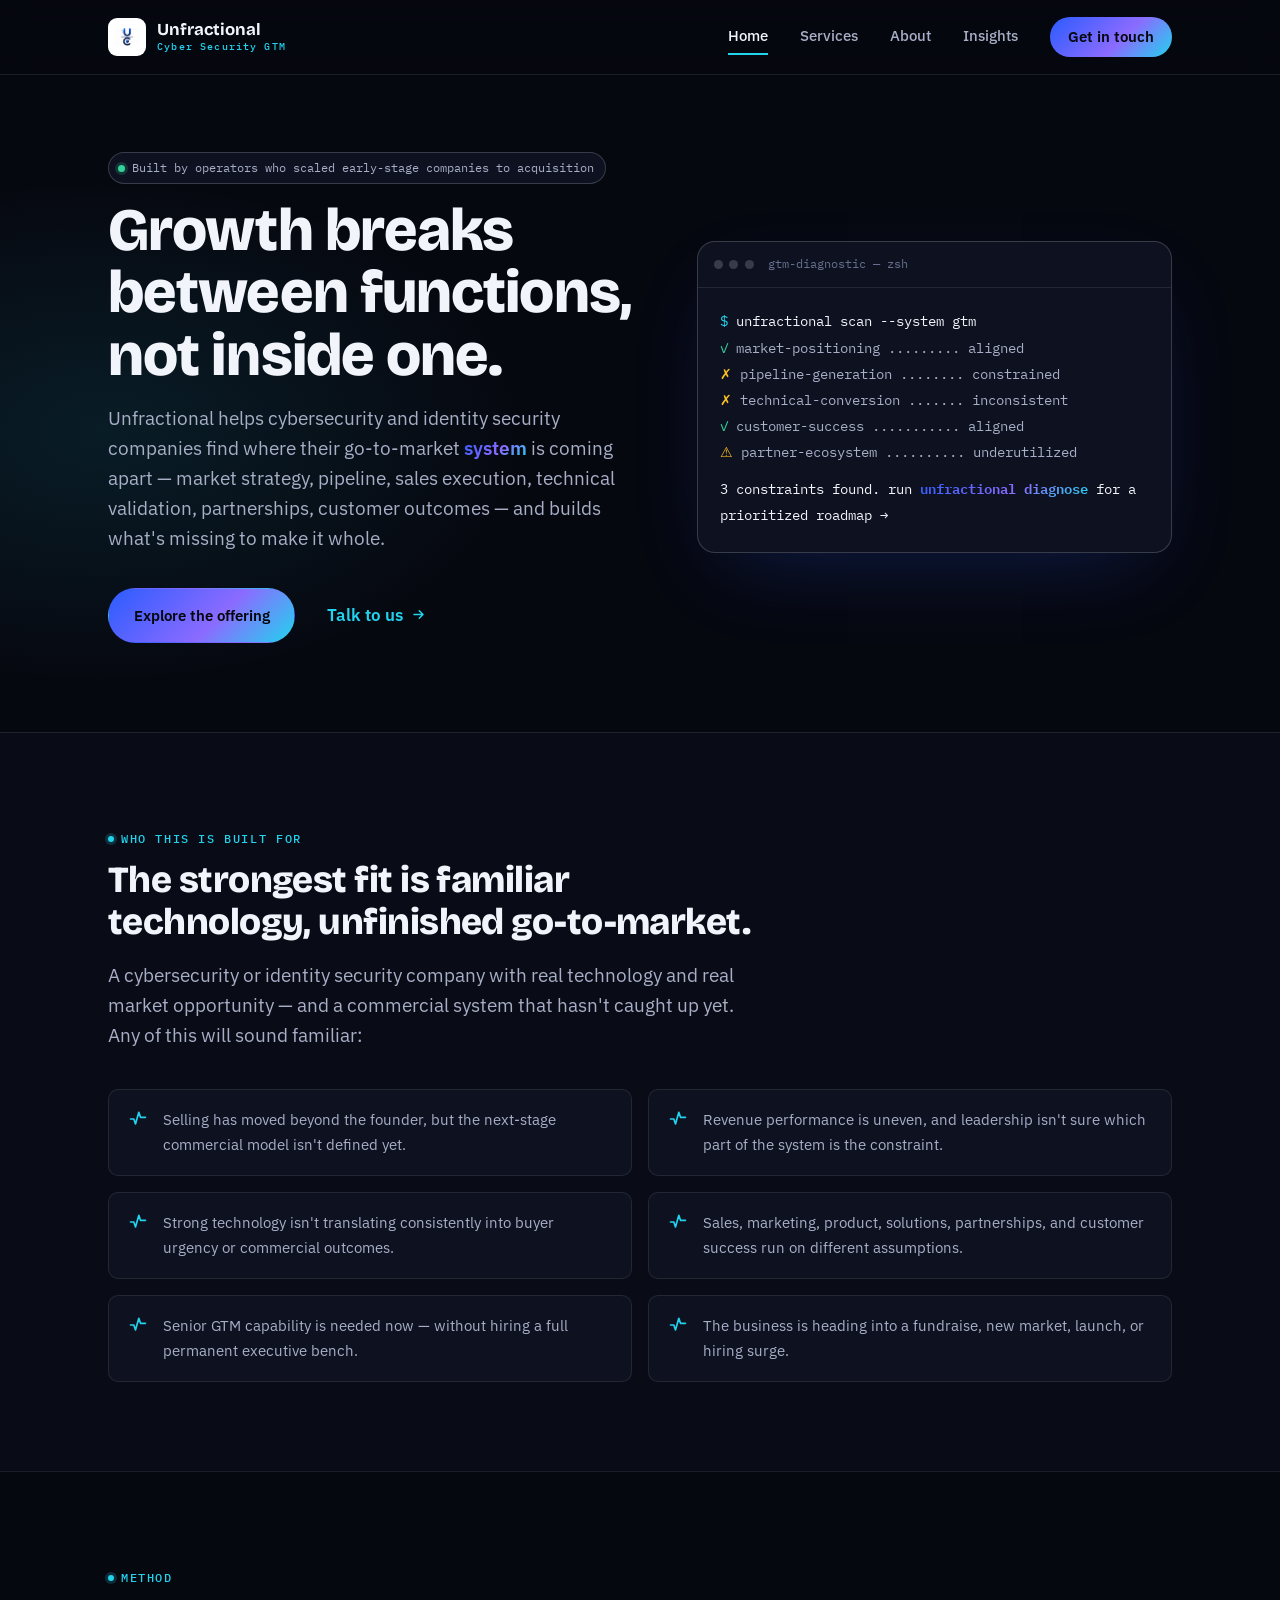
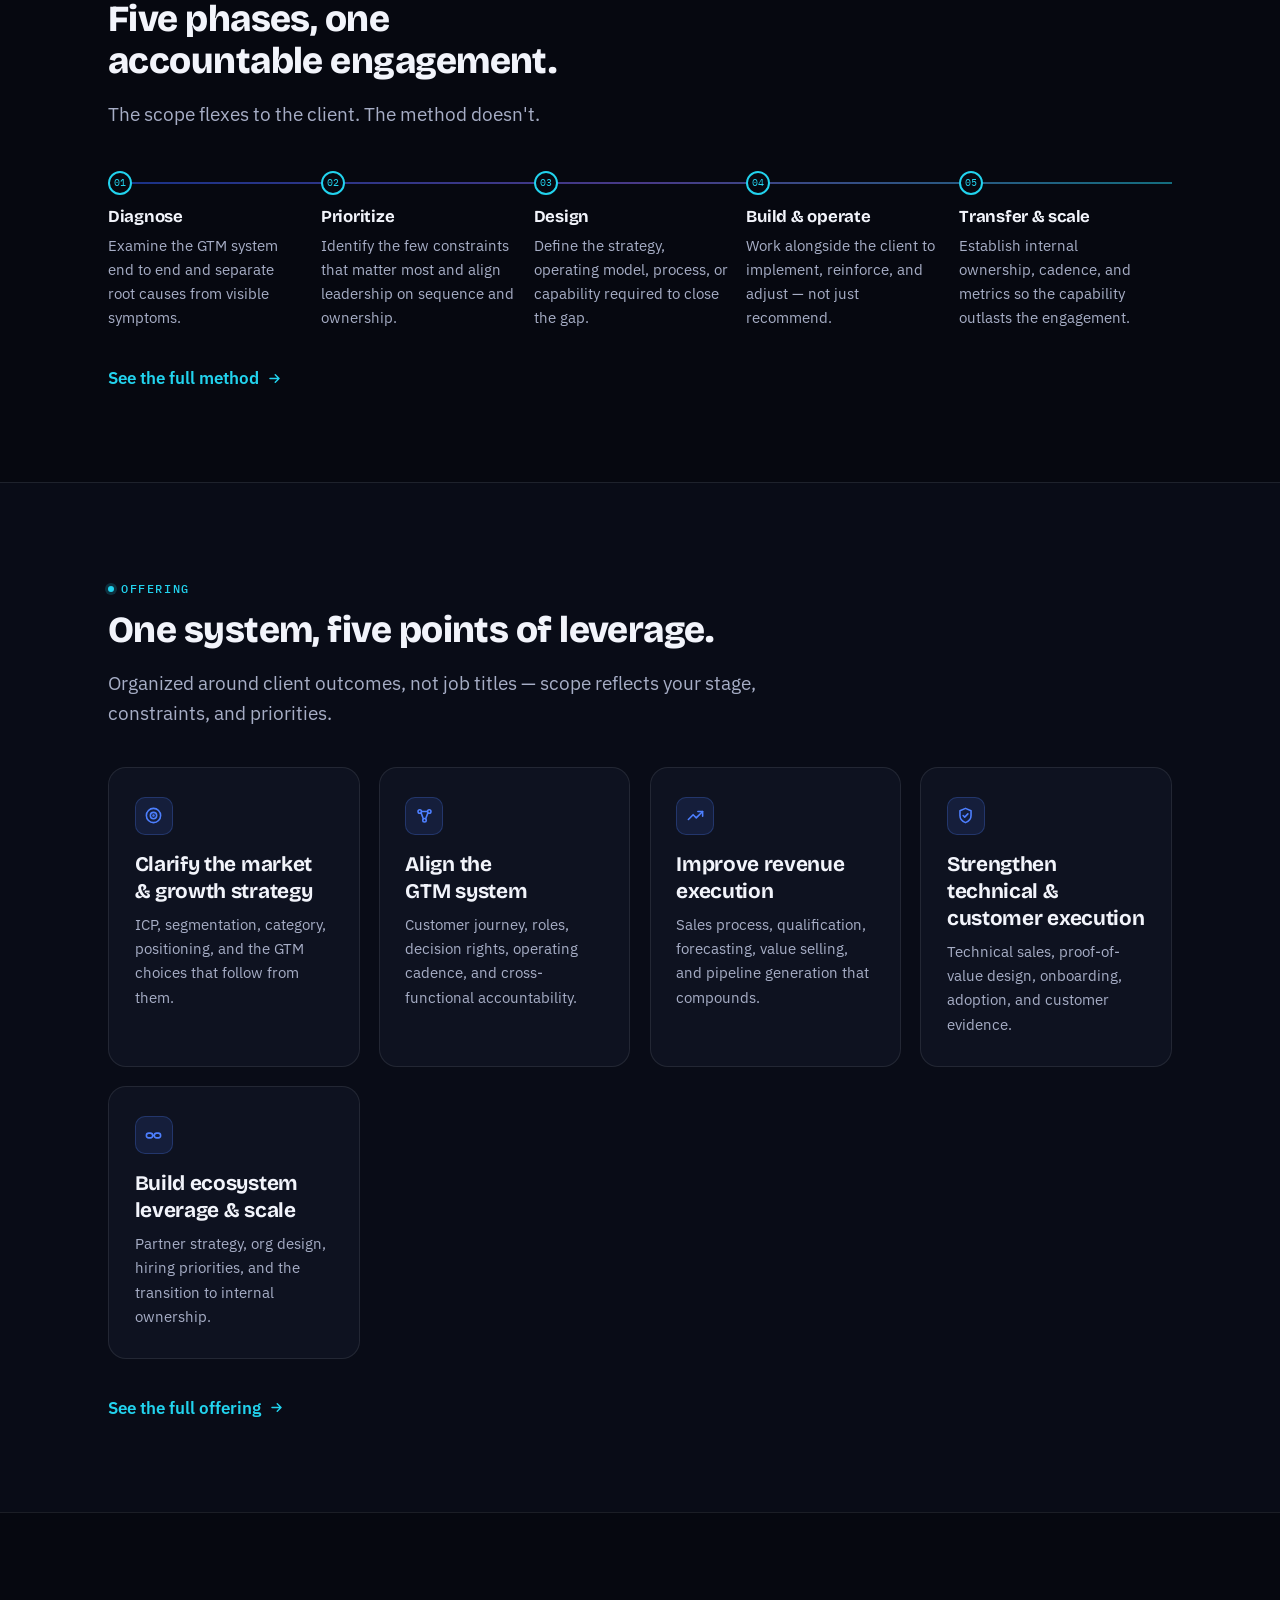
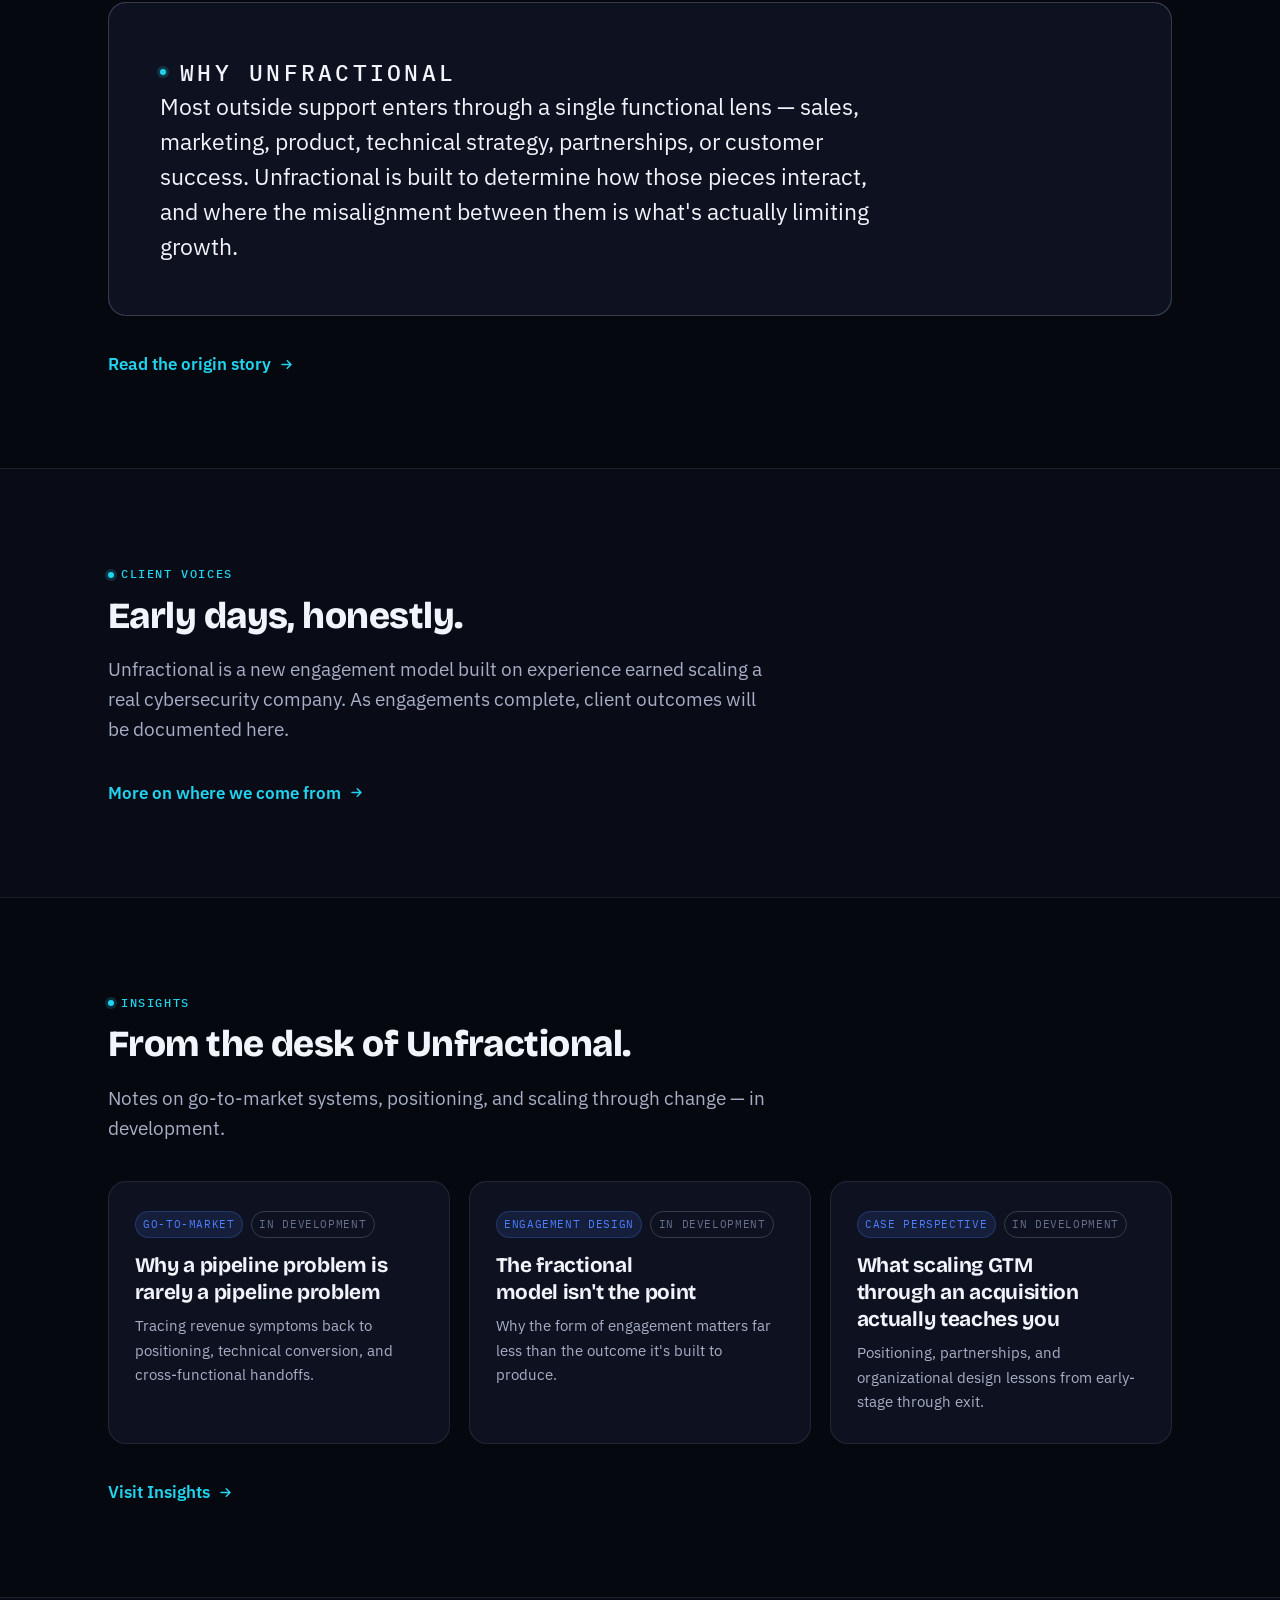
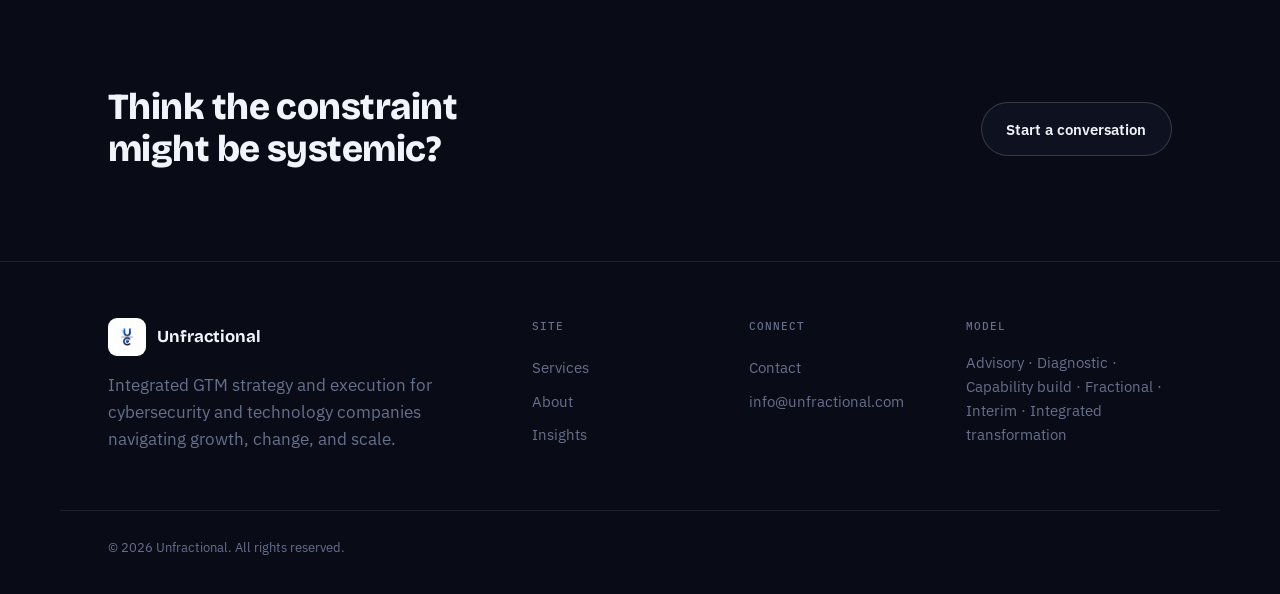
==== commit 6d416c14: "Update hero badge copy (early-stage companies)" ====
--- a/index.html
+++ b/index.html
@@ -44,7 +44,7 @@
   <section class="section" style="padding-top: clamp(44px, 6vw, 80px);">
     <div class="section-inner hero-grid">
       <div>
-        <span class="badge"><span class="dot"></span>Built by operators who scaled SecZetta to acquisition</span>
+        <span class="badge"><span class="dot"></span>Built by operators who scaled early-stage companies to acquisition</span>
         <h1 style="margin-top: 0.9rem;">Growth breaks between functions, not inside one.</h1>
         <p class="lede">Unfractional helps cybersecurity and identity security companies find where their go-to-market <span class="grad-text" style="font-weight:600;">system</span> is coming apart — market strategy, pipeline, sales execution, technical validation, partnerships, customer outcomes — and builds what's missing to make it whole.</p>
         <div class="actions-row">
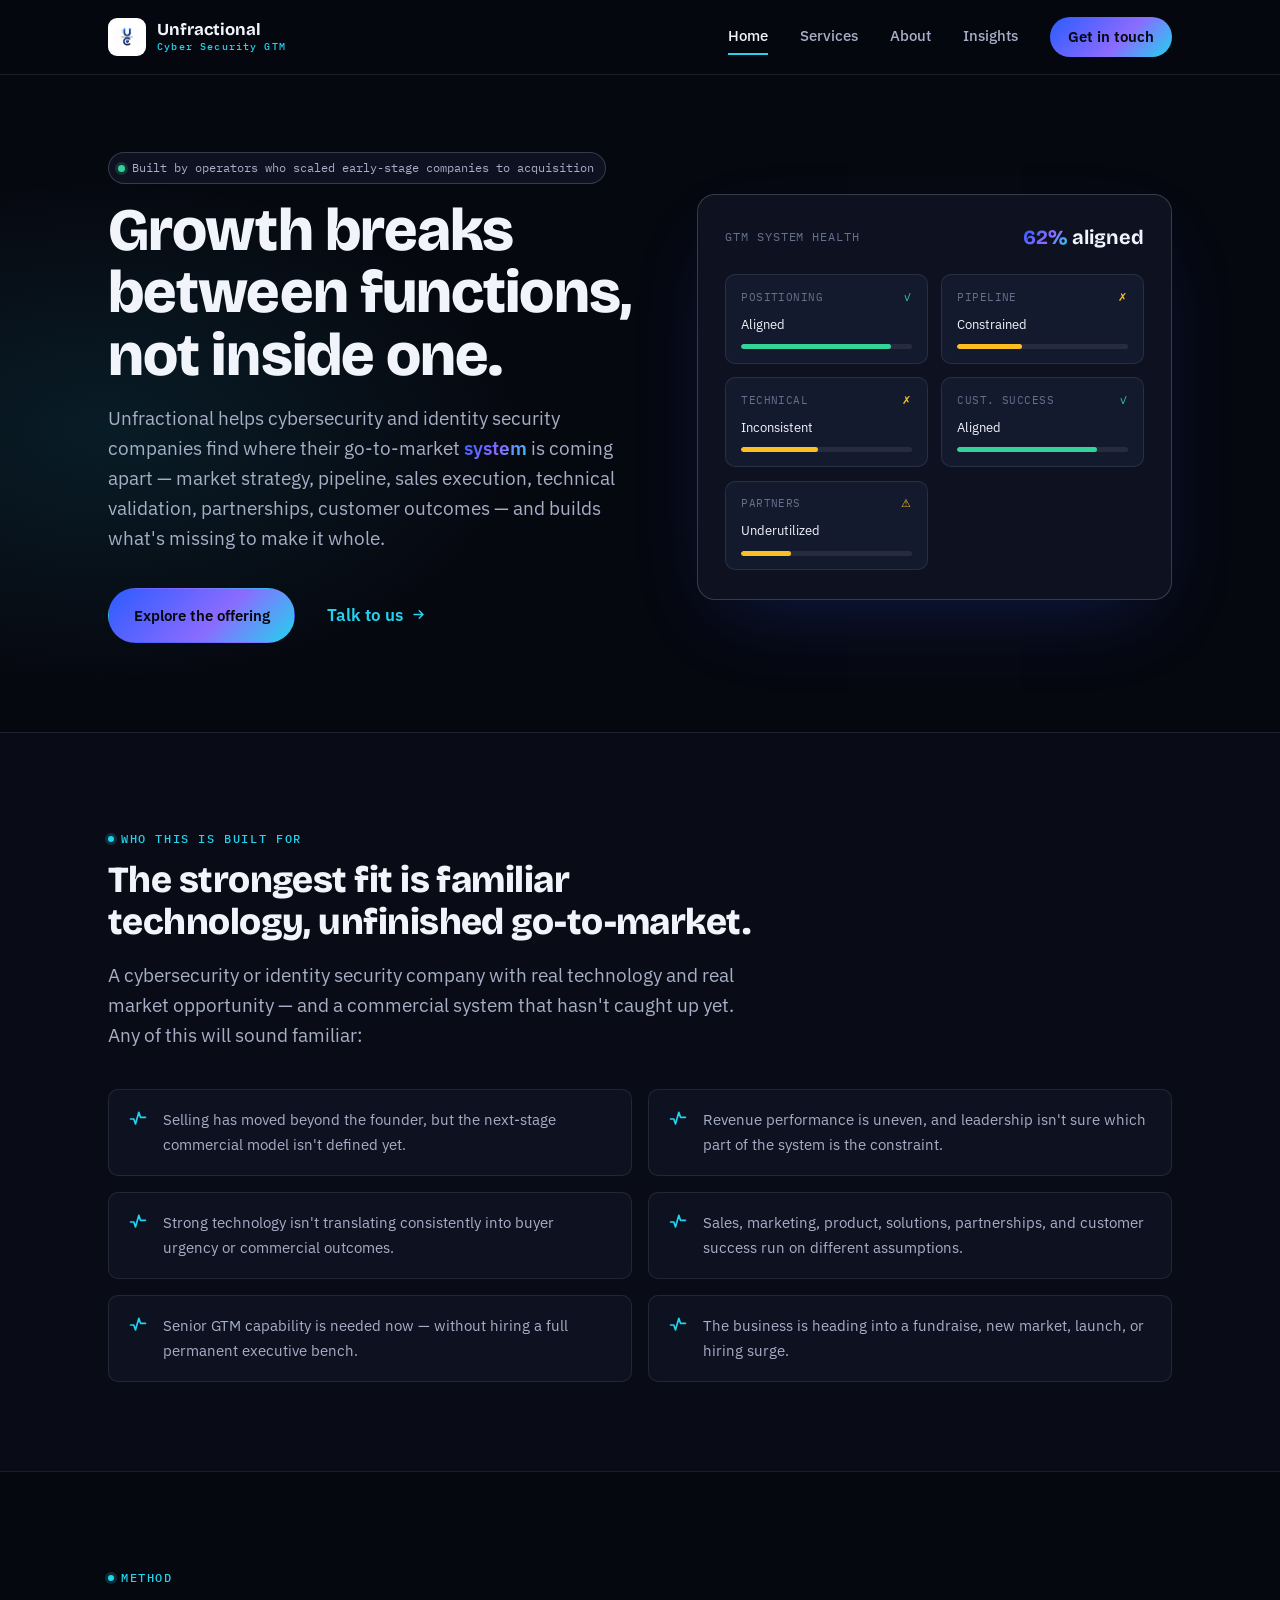
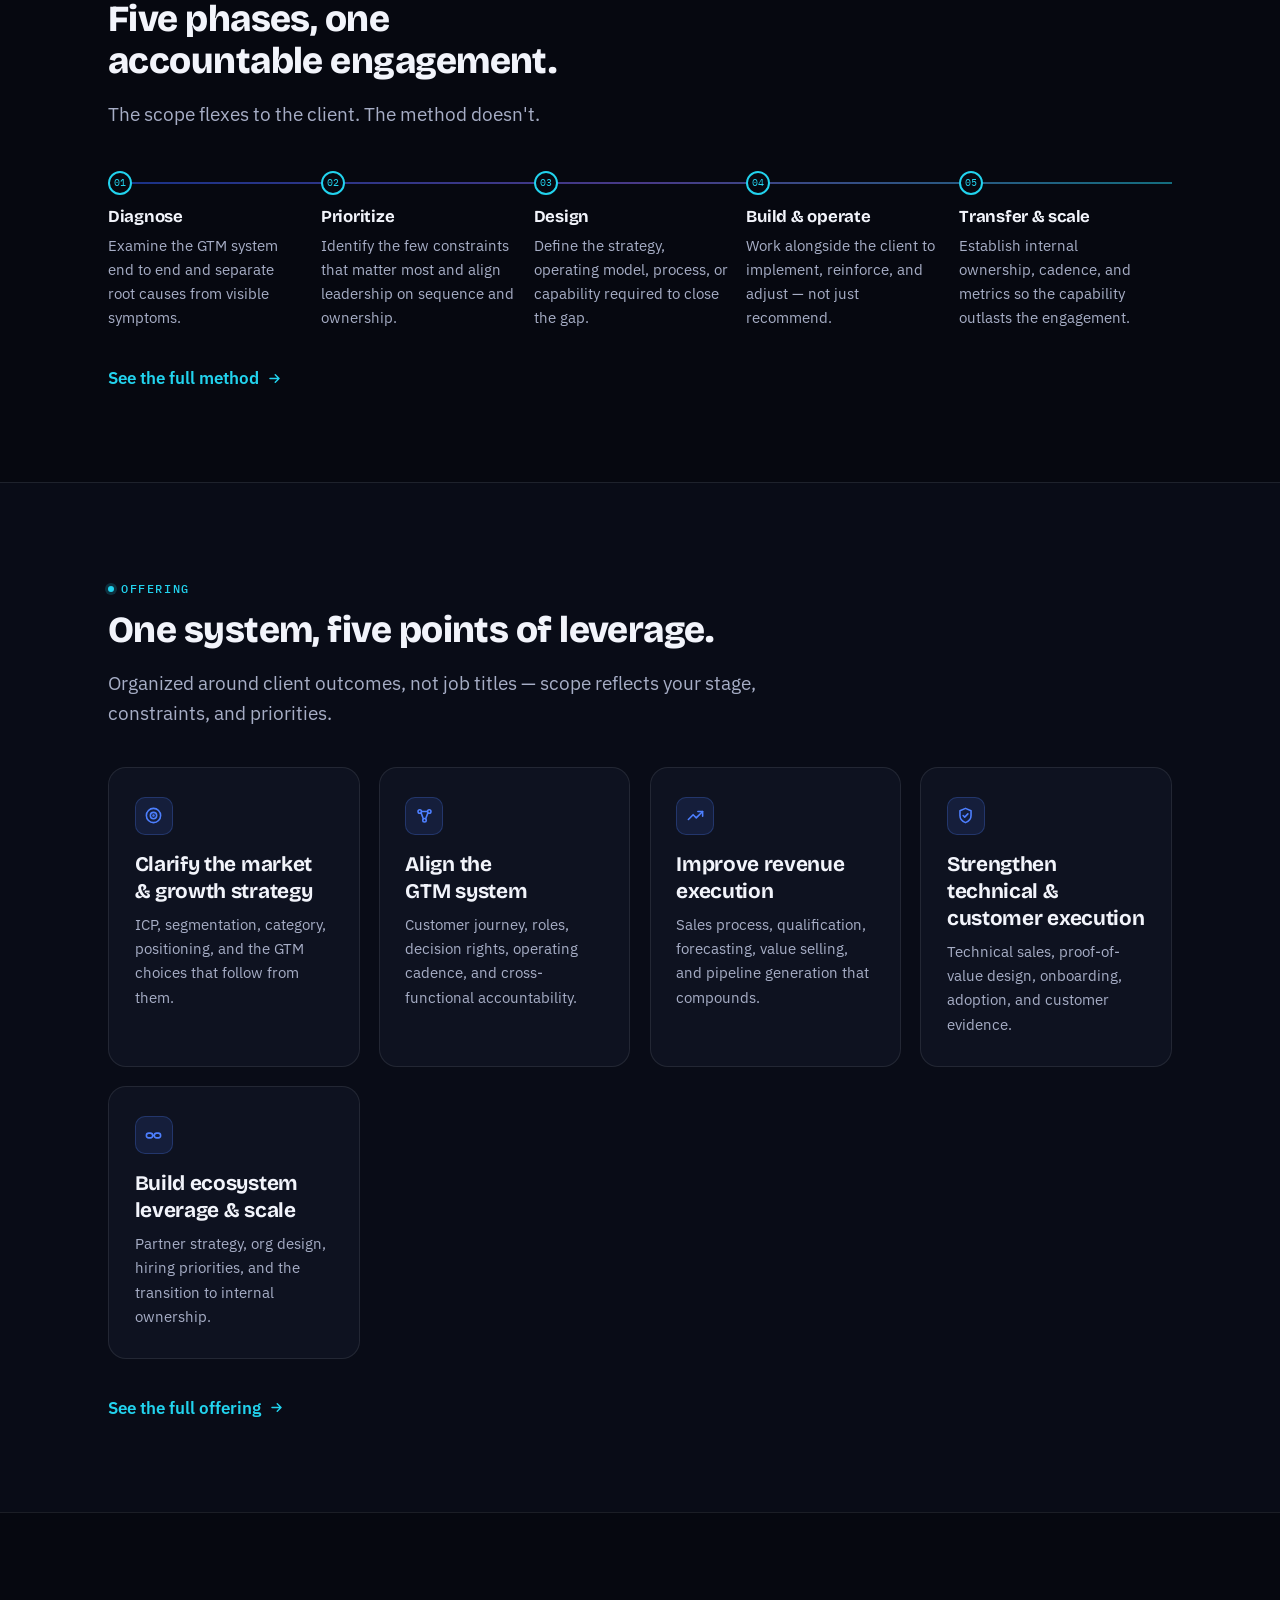
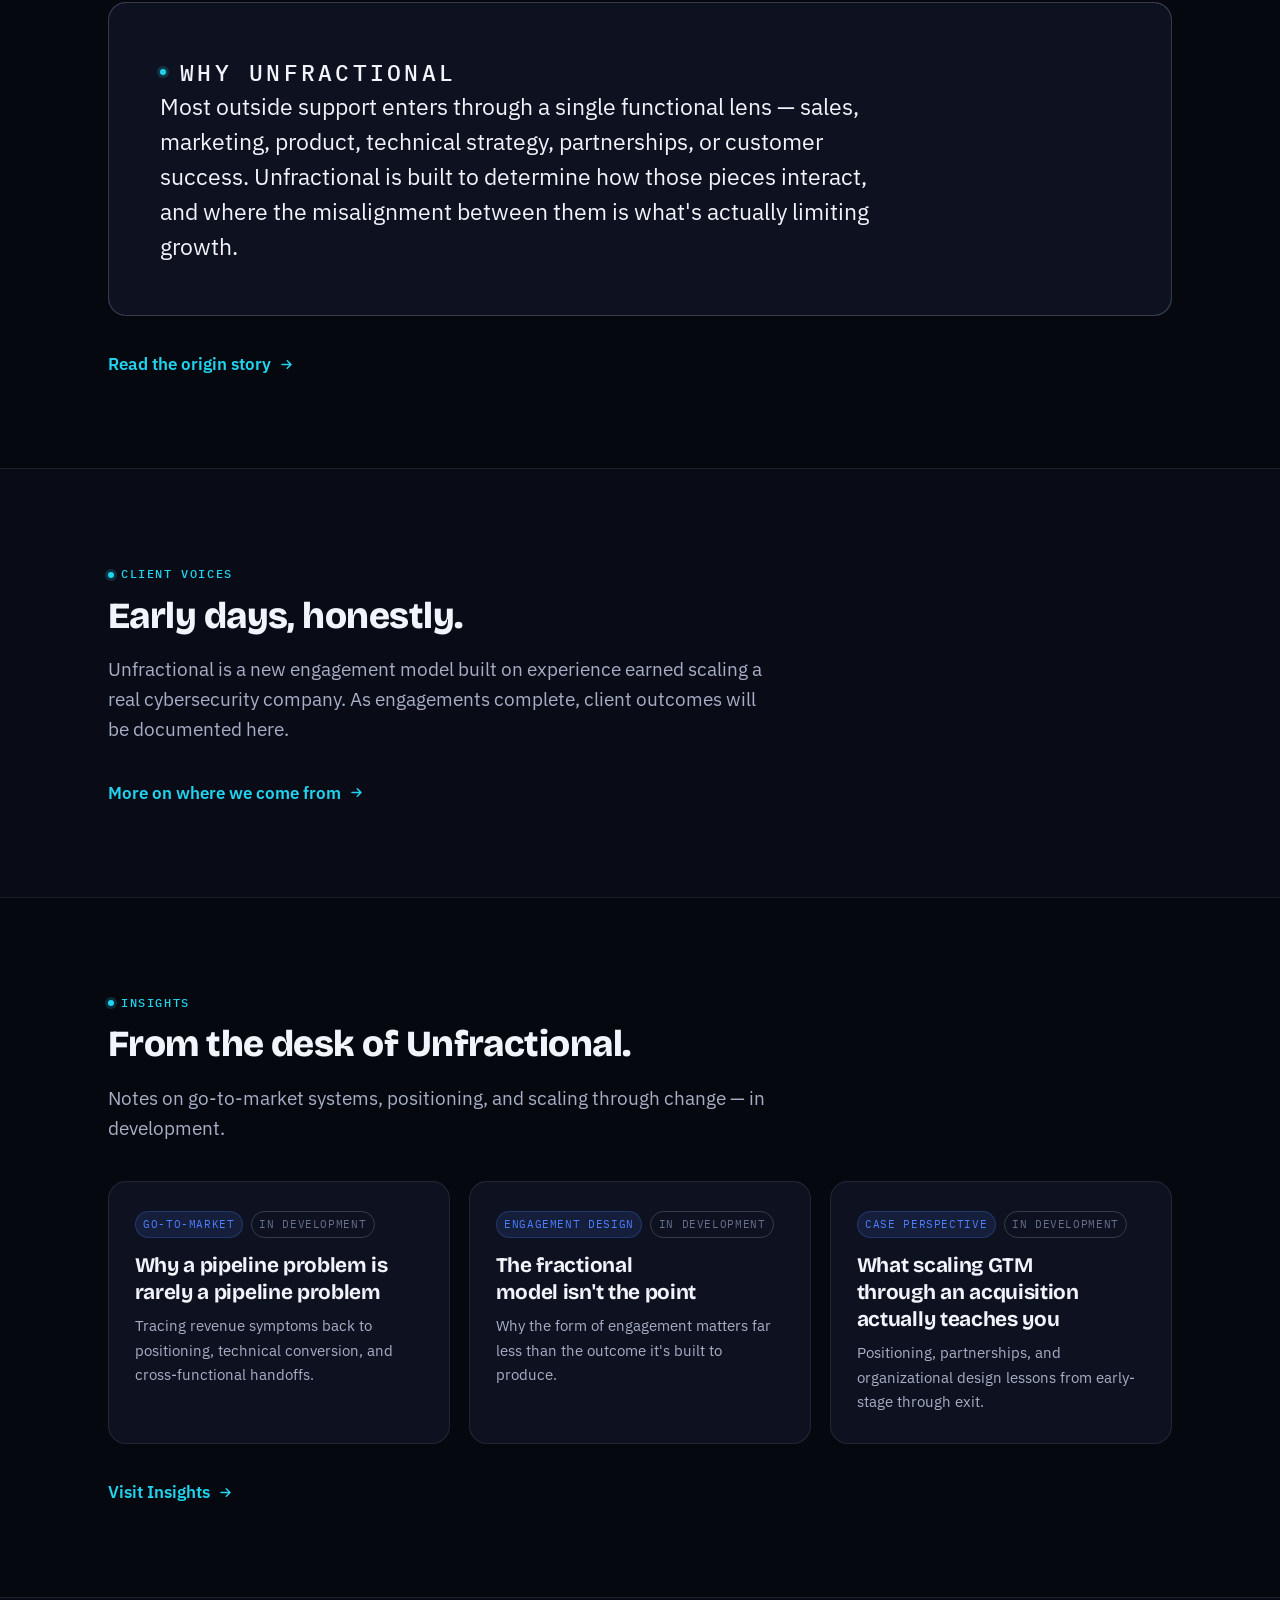
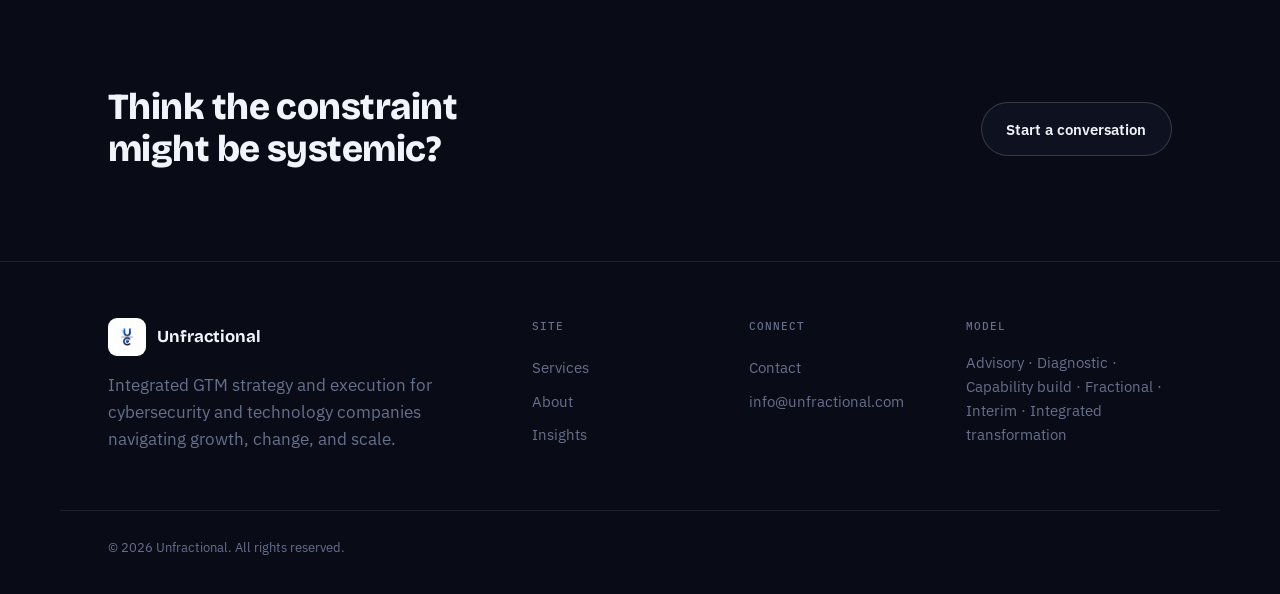
==== commit 2b88cfeb: "Replace hero terminal graphic with status dashboard" ====
--- a/index.html
+++ b/index.html
@@ -55,19 +55,37 @@
         </div>
       </div>
 
-      <div class="terminal">
-        <div class="terminal-bar">
-          <span class="traffic"><span></span><span></span><span></span></span>
-          gtm-diagnostic — zsh
-        </div>
-        <div class="terminal-body">
-          <div class="cmd">unfractional scan --system gtm</div>
-          <div class="t-line" data-scan-line><span class="t-ok">✓</span> market-positioning ......... aligned</div>
-          <div class="t-line" data-scan-line><span class="t-warn">✗</span> pipeline-generation ........ constrained</div>
-          <div class="t-line" data-scan-line><span class="t-warn">✗</span> technical-conversion ....... inconsistent</div>
-          <div class="t-line" data-scan-line><span class="t-ok">✓</span> customer-success ........... aligned</div>
-          <div class="t-line" data-scan-line><span class="t-warn">⚠</span> partner-ecosystem .......... underutilized</div>
-          <div class="t-result" data-scan-line>3 constraints found. run <span class="grad-text">unfractional diagnose</span> for a prioritized roadmap →</div>
+      <div class="gtm-dash">
+        <div class="dash-head">
+          <span class="dash-title">GTM SYSTEM HEALTH</span>
+          <span class="dash-score"><span class="grad-text">62%</span> aligned</span>
+        </div>
+        <div class="dash-grid">
+          <div class="tile" data-dash-tile>
+            <div class="tile-top"><span>POSITIONING</span><span class="tile-ok">✓</span></div>
+            <div class="tile-name">Aligned</div>
+            <div class="bar-track"><div class="bar-fill ok" data-fill="88"></div></div>
+          </div>
+          <div class="tile" data-dash-tile>
+            <div class="tile-top"><span>PIPELINE</span><span class="tile-warn">✗</span></div>
+            <div class="tile-name">Constrained</div>
+            <div class="bar-track"><div class="bar-fill warn" data-fill="38"></div></div>
+          </div>
+          <div class="tile" data-dash-tile>
+            <div class="tile-top"><span>TECHNICAL</span><span class="tile-warn">✗</span></div>
+            <div class="tile-name">Inconsistent</div>
+            <div class="bar-track"><div class="bar-fill warn" data-fill="45"></div></div>
+          </div>
+          <div class="tile" data-dash-tile>
+            <div class="tile-top"><span>CUST. SUCCESS</span><span class="tile-ok">✓</span></div>
+            <div class="tile-name">Aligned</div>
+            <div class="bar-track"><div class="bar-fill ok" data-fill="82"></div></div>
+          </div>
+          <div class="tile" data-dash-tile>
+            <div class="tile-top"><span>PARTNERS</span><span class="tile-warn">⚠</span></div>
+            <div class="tile-name">Underutilized</div>
+            <div class="bar-track"><div class="bar-fill warn" data-fill="29"></div></div>
+          </div>
         </div>
       </div>
     </div>
--- a/styles.css
+++ b/styles.css
@@ -198,32 +198,33 @@
 .hero-grid{ display: grid; grid-template-columns: 1.05fr 0.95fr; gap: clamp(2rem, 5vw, 4rem); align-items: center; }
 @media (max-width: 940px){ .hero-grid{ grid-template-columns: 1fr; } }
 
-/* terminal / scan panel */
-.terminal{
+/* GTM system health dashboard panel */
+.gtm-dash{
   background: var(--surface);
   border: 1px solid var(--line-strong);
   border-radius: var(--radius);
   overflow: hidden;
   box-shadow: 0 30px 80px -30px rgba(43,92,255,0.25);
-}
-.terminal-bar{
-  display: flex; align-items: center; gap: 0.5rem;
-  padding: 0.8rem 1rem; border-bottom: 1px solid var(--line);
-  font-family: "IBM Plex Mono", monospace; font-size: 0.72rem; color: var(--ink-faint);
-}
-.terminal-bar .traffic{ display: flex; gap: 0.4rem; margin-right: 0.4rem; }
-.terminal-bar .traffic span{ width: 9px; height: 9px; border-radius: 50%; background: var(--line-strong); }
-.terminal-body{
-  font-family: "IBM Plex Mono", monospace; font-size: 0.86rem; line-height: 1.9;
-  padding: 1.3rem 1.4rem 1.5rem;
-}
-.terminal-body .cmd{ color: var(--ink); }
-.terminal-body .cmd::before{ content: "$ "; color: var(--cyan); }
-.t-line{ color: var(--ink-soft); white-space: pre; }
-.t-ok{ color: var(--ok); }
-.t-warn{ color: var(--warn); }
-.t-result{ color: var(--ink); margin-top: 0.6rem; display: block; }
-.t-result .grad-text{ font-weight: 600; }
+  padding: 1.6rem 1.7rem 1.8rem;
+}
+.dash-head{ display: flex; justify-content: space-between; align-items: center; margin-bottom: 1.3rem; }
+.dash-title{ font-family: "IBM Plex Mono", monospace; font-size: 0.72rem; letter-spacing: 0.08em; color: var(--ink-faint); }
+.dash-score{ font-family: "Bricolage Grotesque", sans-serif; font-weight: 700; font-size: 1.25rem; color: var(--ink); }
+.dash-grid{ display: grid; grid-template-columns: repeat(auto-fit, minmax(135px, 1fr)); gap: 0.85rem; }
+.tile{ background: var(--surface-hi); border: 1px solid var(--line); border-radius: var(--radius-sm); padding: 0.85rem 0.95rem; }
+.tile-top{
+  display: flex; justify-content: space-between; align-items: center;
+  font-family: "IBM Plex Mono", monospace; font-size: 0.66rem; letter-spacing: 0.04em; color: var(--ink-faint);
+  margin-bottom: 0.5rem;
+}
+.tile-top .tile-ok{ color: var(--ok); }
+.tile-top .tile-warn{ color: var(--warn); }
+.tile-name{ font-size: 0.83rem; color: var(--ink); margin-bottom: 0.55rem; }
+.bar-track{ height: 5px; border-radius: 3px; background: rgba(244,246,255,0.08); overflow: hidden; }
+.bar-fill{ display: block; height: 100%; border-radius: 3px; width: 0%; transition: width 1s cubic-bezier(.16,.8,.24,1); }
+.bar-fill.ok{ background: var(--ok); }
+.bar-fill.warn{ background: var(--warn); }
+@media (prefers-reduced-motion: reduce){ .bar-fill{ transition: none; } }
 
 /* ---------- simple checklist (used for proof themes, etc.) ---------- */
 
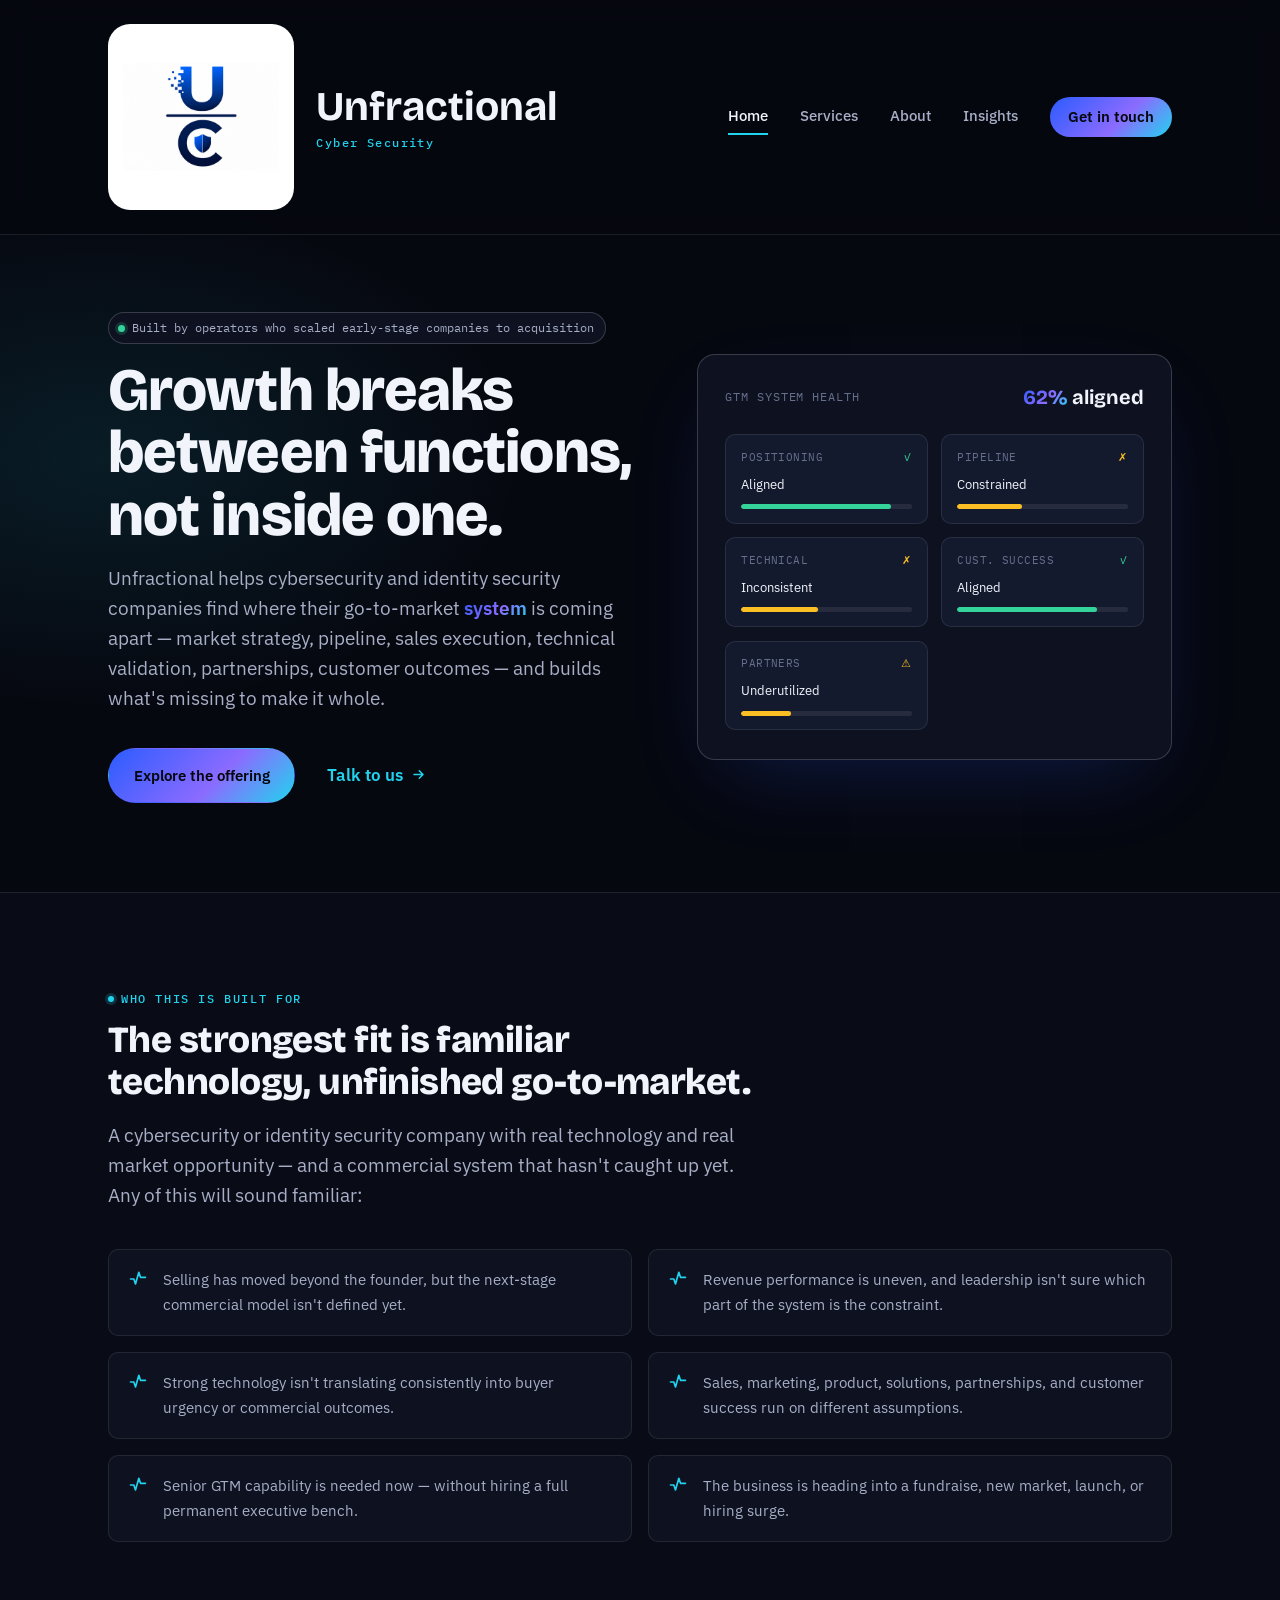
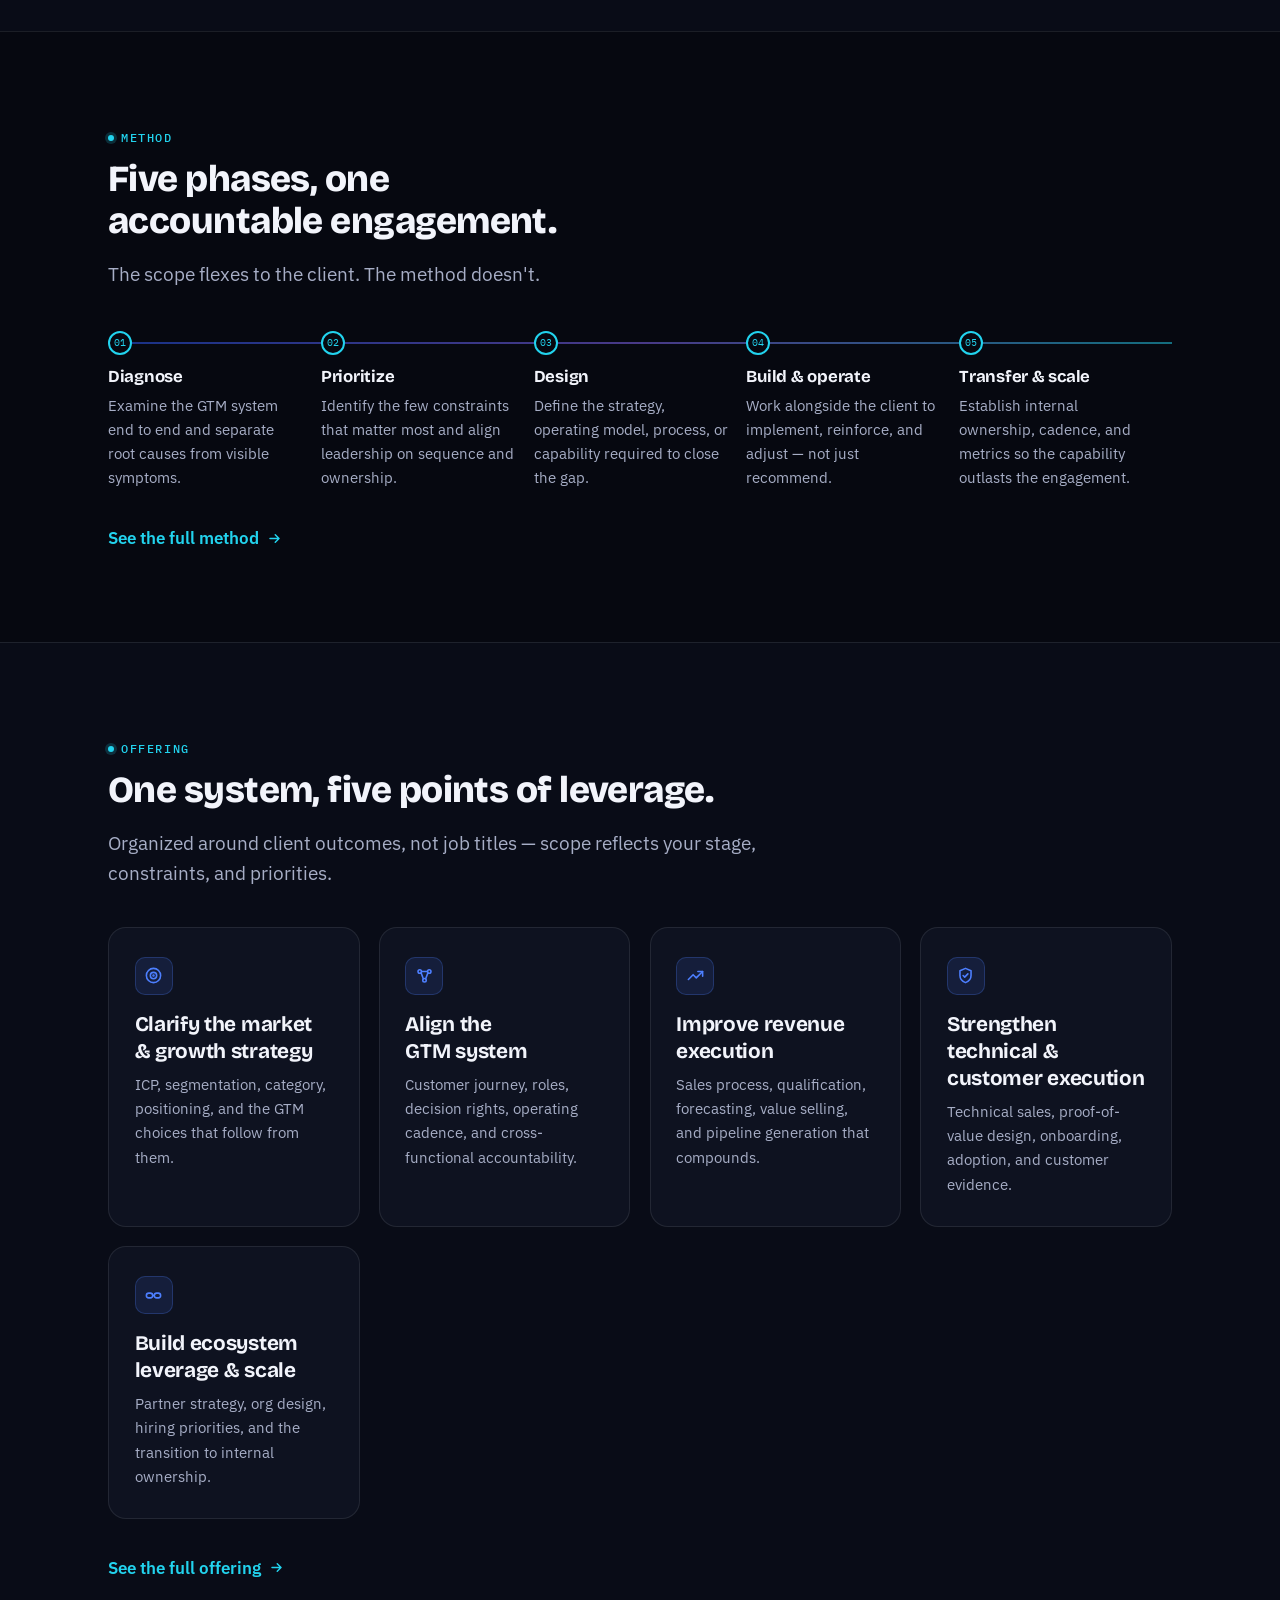
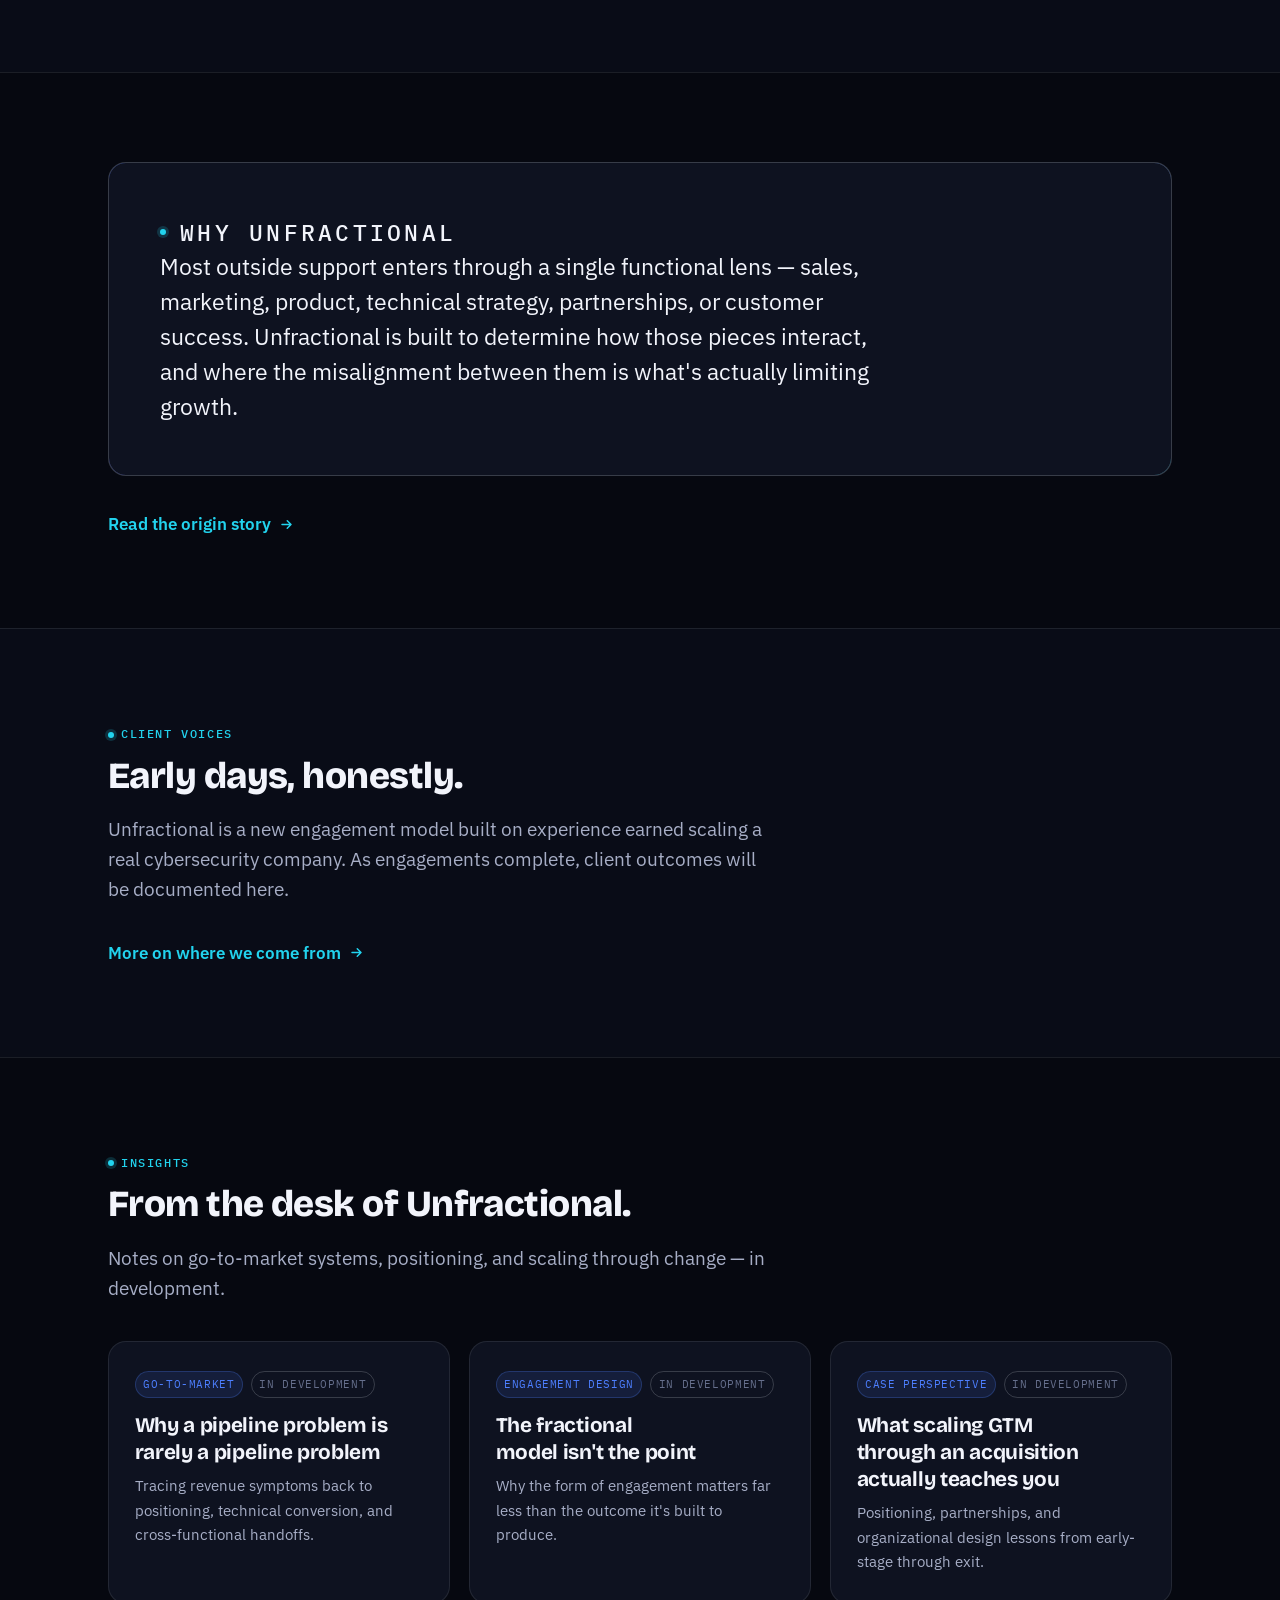
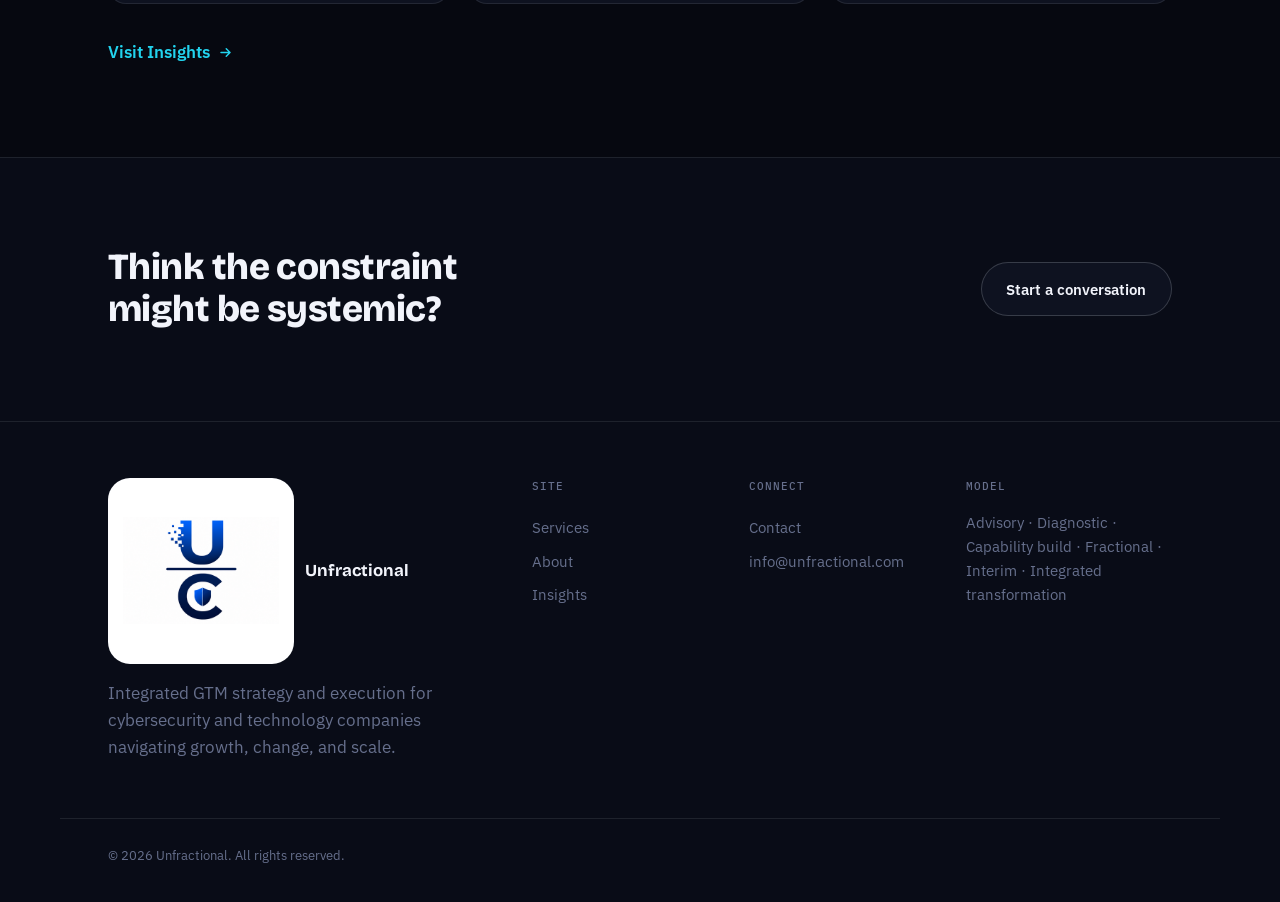
==== commit 5cd18ef0: "Enlarge header logo and wordmark, trim GTM from subtitle" ====
--- a/index.html
+++ b/index.html
@@ -7,8 +7,8 @@
 <link rel="preconnect" href="https://fonts.googleapis.com">
 <link rel="preconnect" href="https://fonts.gstatic.com" crossorigin>
 <link href="https://fonts.googleapis.com/css2?family=Bricolage+Grotesque:opsz,wght@12..96,600;12..96,700;12..96,800&family=IBM+Plex+Sans:wght@400;500;600&family=IBM+Plex+Mono:wght@400;500&display=swap" rel="stylesheet">
-<link rel="stylesheet" href="styles.css">
-<script src="script.js" defer></script>
+<link rel="stylesheet" href="styles.css?v=2">
+<script src="script.js?v=2" defer></script>
 </head>
 <body>
 
@@ -16,7 +16,7 @@
   <div class="nav-row">
     <a class="brand" href="index.html">
       <span class="brand-chip"><img src="assets/logo-mark.png" alt="Unfractional mark"></span>
-      <span class="brand-word">Unfractional<span>Cyber Security GTM</span></span>
+      <span class="brand-word">Unfractional<span>Cyber Security</span></span>
     </a>
     <nav class="nav-links" aria-label="Primary">
       <a href="index.html" class="active">Home</a>
@@ -279,6 +279,5 @@
     <span>© <span data-year>2026</span> Unfractional. All rights reserved.</span>
   </div>
 </footer>
-
 </body>
 </html>
--- a/styles.css
+++ b/styles.css
@@ -134,16 +134,24 @@
 }
 .nav-row{
   max-width: var(--content-w); margin-inline: auto; padding-inline: var(--gutter);
-  height: 74px; display: flex; align-items: center; justify-content: space-between; gap: 1.5rem;
-}
-.brand{ display: flex; align-items: center; gap: 0.7rem; text-decoration: none; flex: none; }
+  height: 234px; display: flex; align-items: center; justify-content: space-between; gap: 1.5rem;
+}
+.brand{ display: flex; align-items: center; gap: 1.4rem; text-decoration: none; flex: none; }
 .brand-chip{
-  background: var(--mark-chip); border: 1px solid var(--line-strong); border-radius: 9px;
-  width: 38px; height: 38px; display: flex; align-items: center; justify-content: center; padding: 5px; flex: none;
+  background: var(--mark-chip); border: 1px solid var(--line-strong); border-radius: 22px;
+  width: 186px; height: 186px; display: flex; align-items: center; justify-content: center; padding: 14px; flex: none;
 }
 .brand-chip img{ width: 100%; height: 100%; object-fit: contain; }
-.brand-word{ font-family: "Bricolage Grotesque", sans-serif; font-weight: 700; font-size: 1.05rem; color: var(--ink); line-height: 1.1; }
-.brand-word span{ display: block; font-family: "IBM Plex Mono", monospace; font-weight: 500; font-size: 0.6rem; letter-spacing: 0.12em; color: var(--cyan); margin-top: 3px; }
+.brand-word{ font-family: "Bricolage Grotesque", sans-serif; font-weight: 700; font-size: 2.55rem; color: var(--ink); line-height: 1.1; white-space: nowrap; }
+.brand-word span{ display: block; font-family: "IBM Plex Mono", monospace; font-weight: 500; font-size: 0.74rem; letter-spacing: 0.12em; color: var(--cyan); margin-top: 6px; }
+
+@media (max-width: 860px){
+  .nav-row{ height: 96px; }
+  .brand{ gap: 0.7rem; }
+  .brand-chip{ width: 60px; height: 60px; padding: 8px; border-radius: 12px; }
+  .brand-word{ font-size: 1.15rem; }
+  .brand-word span{ font-size: 0.6rem; margin-top: 3px; }
+}
 
 .nav-links{ display: flex; align-items: center; gap: 2rem; font-size: 0.93rem; font-weight: 500; }
 .nav-links a{ text-decoration: none; color: var(--ink-soft); padding: 0.3em 0; border-bottom: 2px solid transparent; }
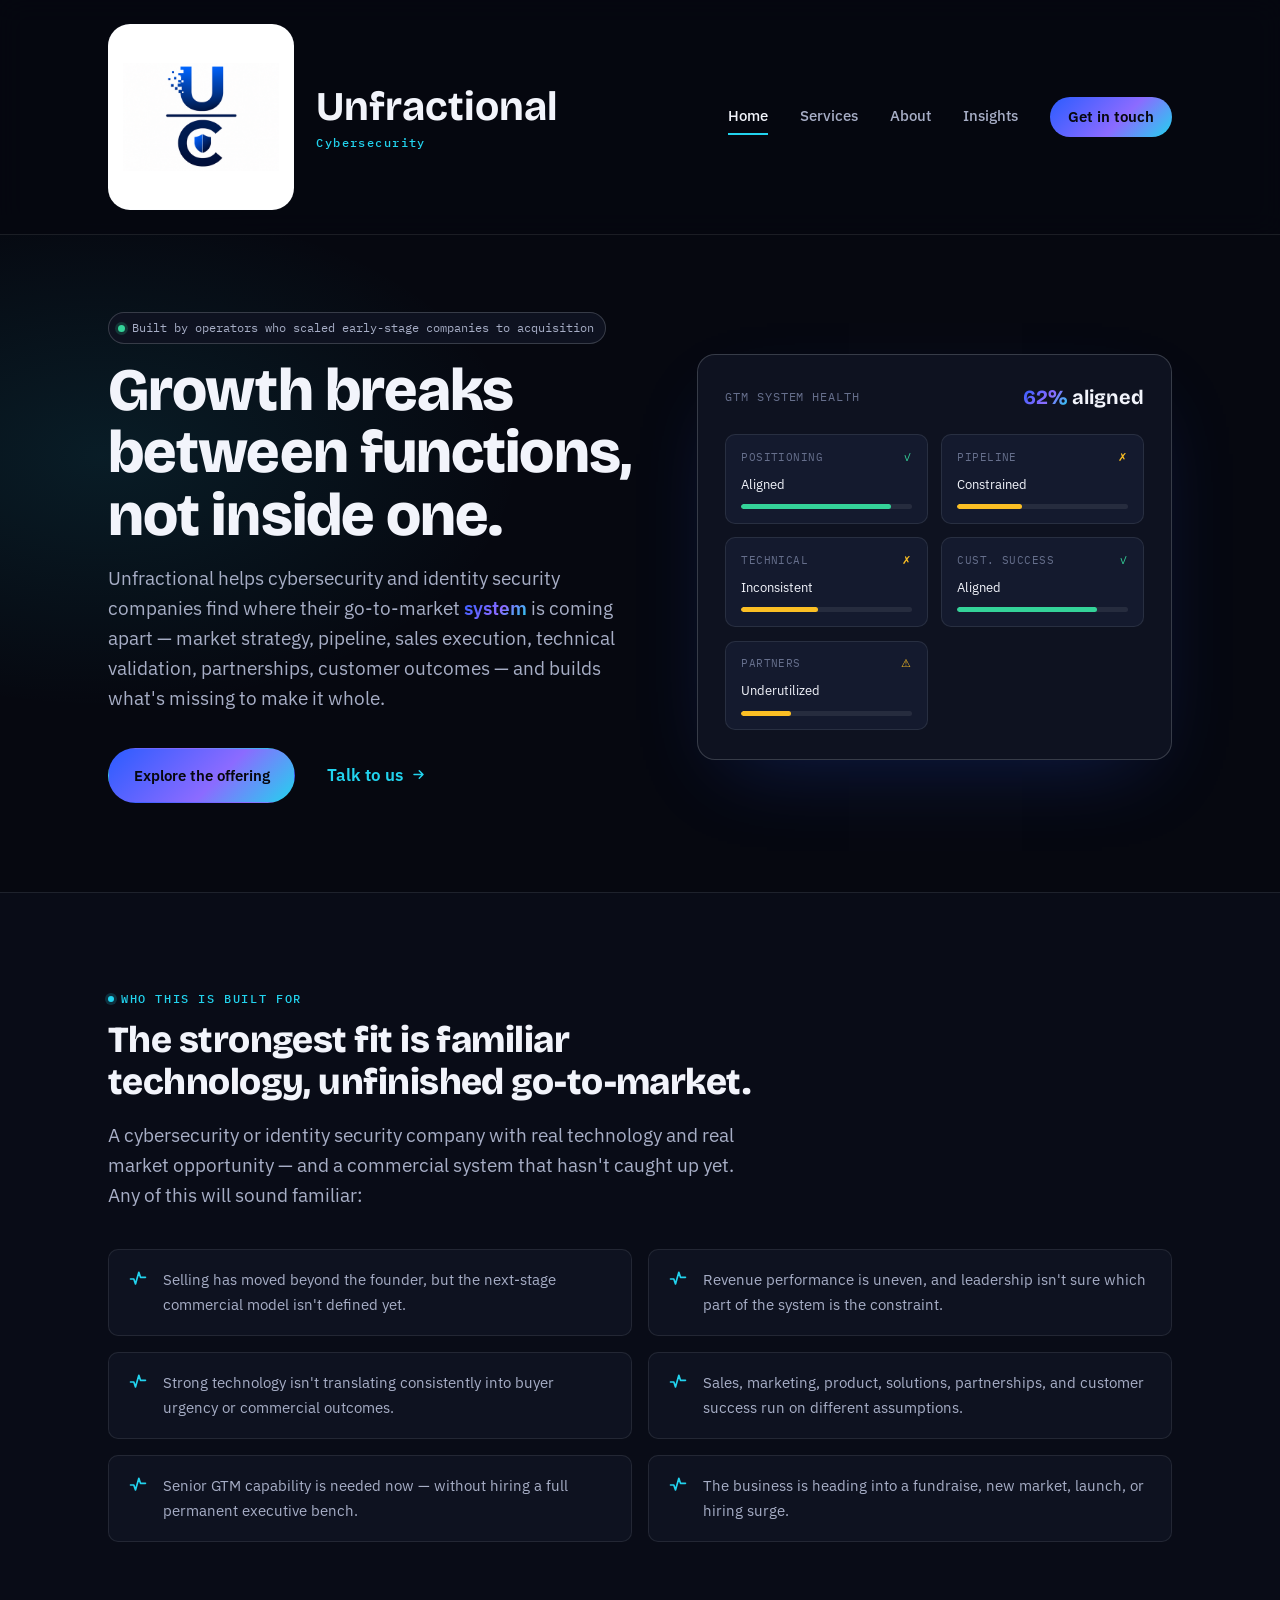
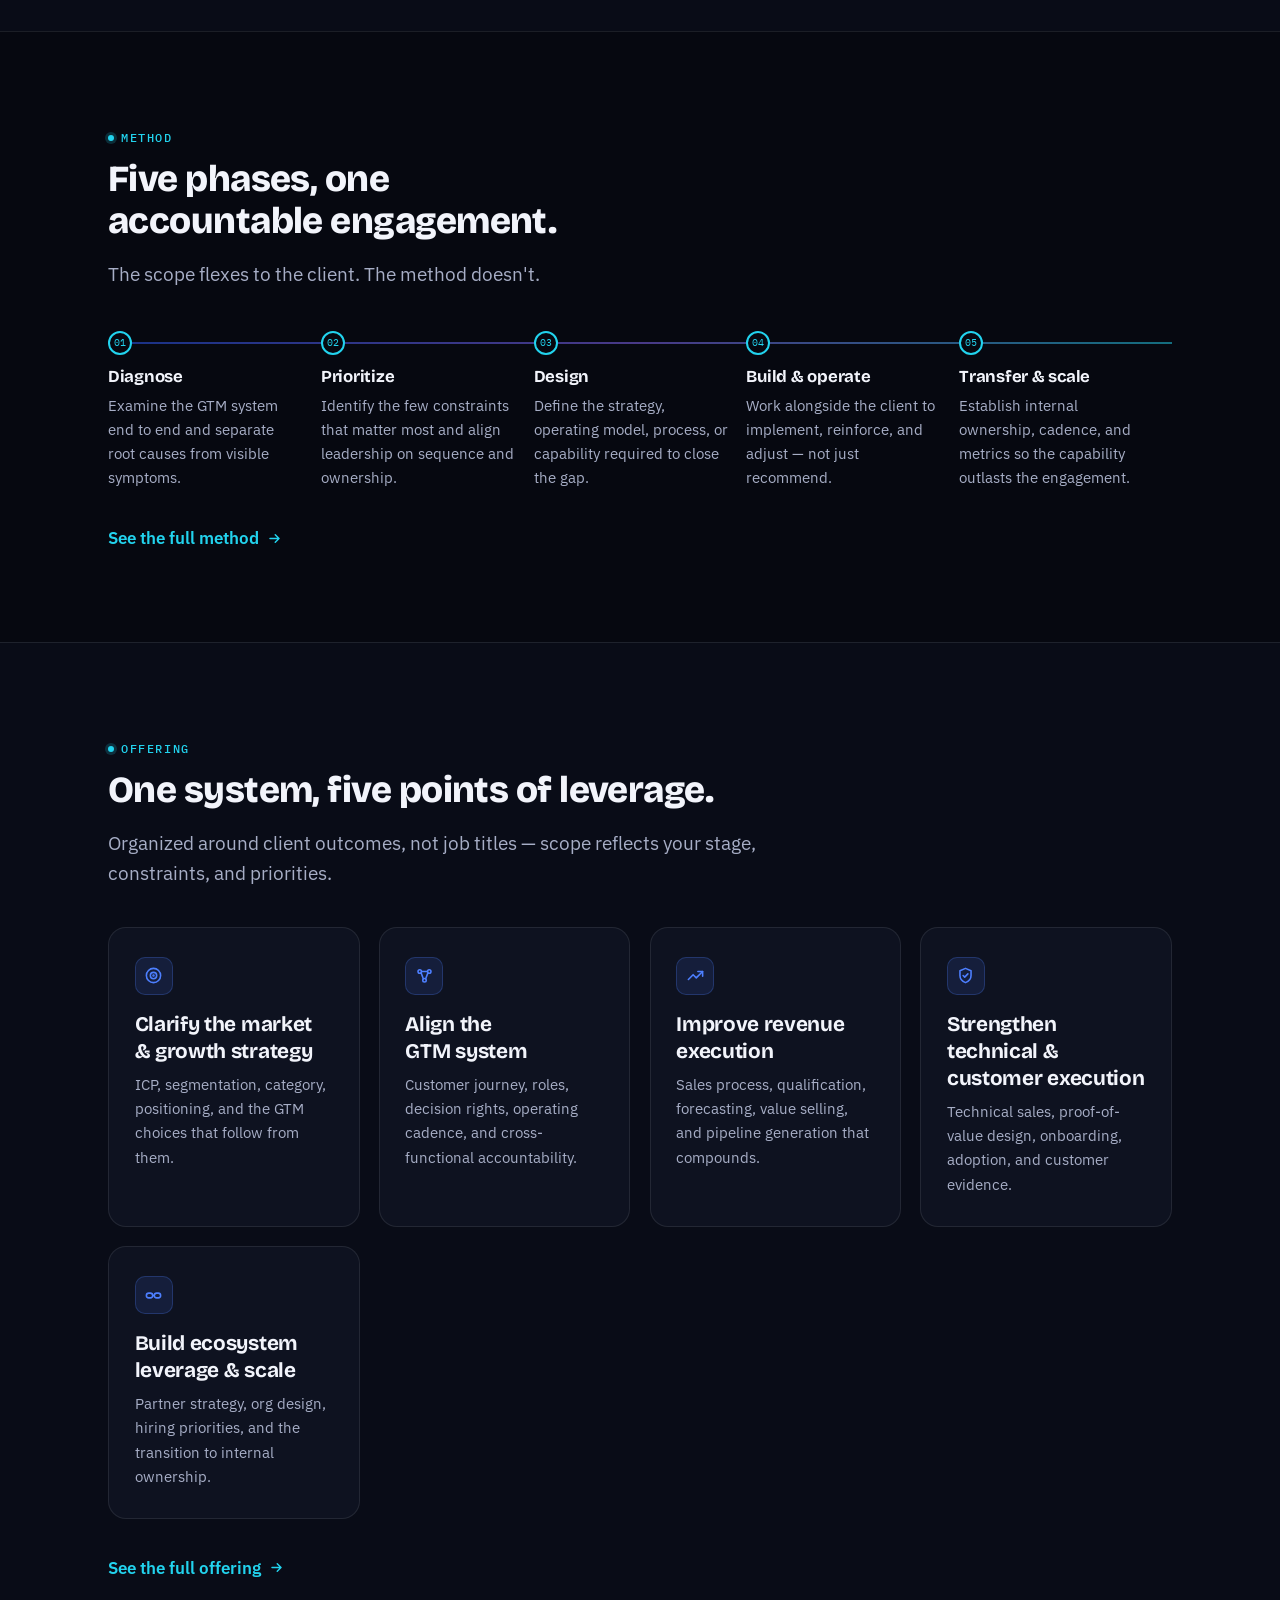
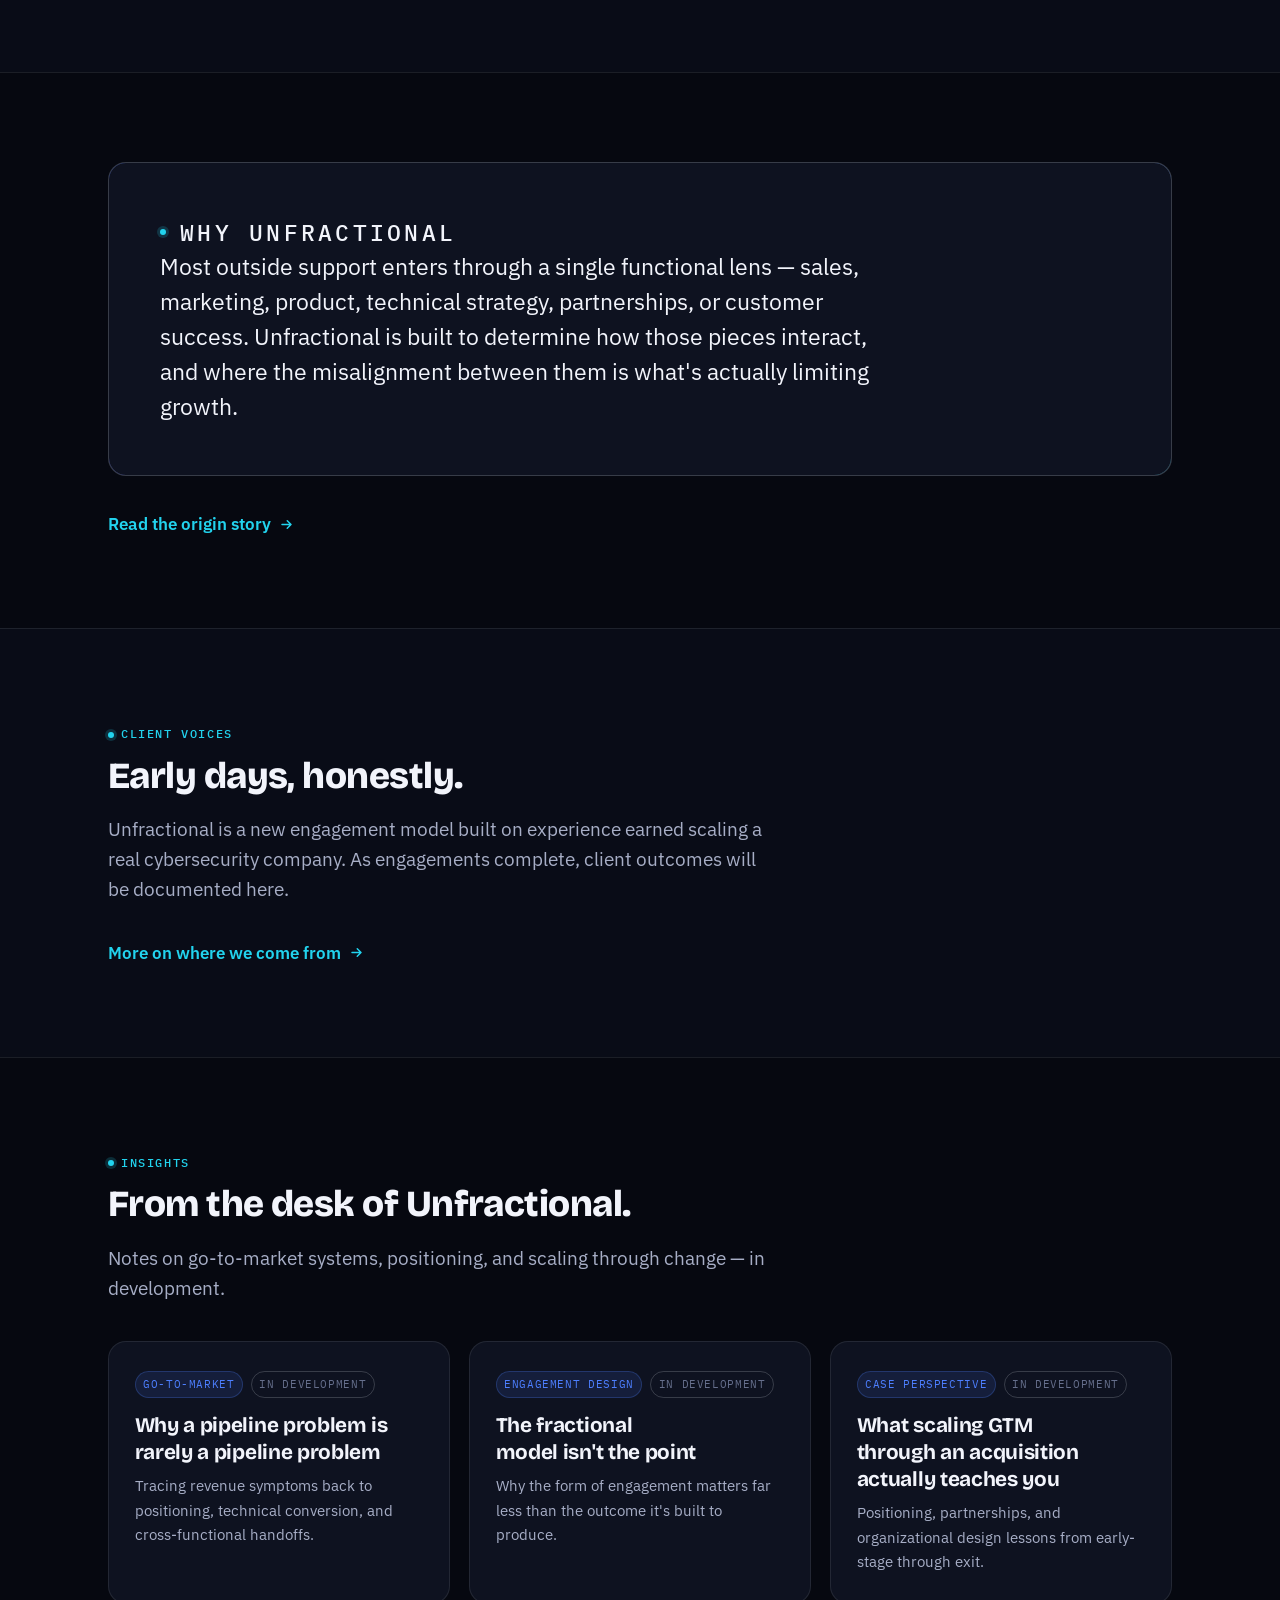
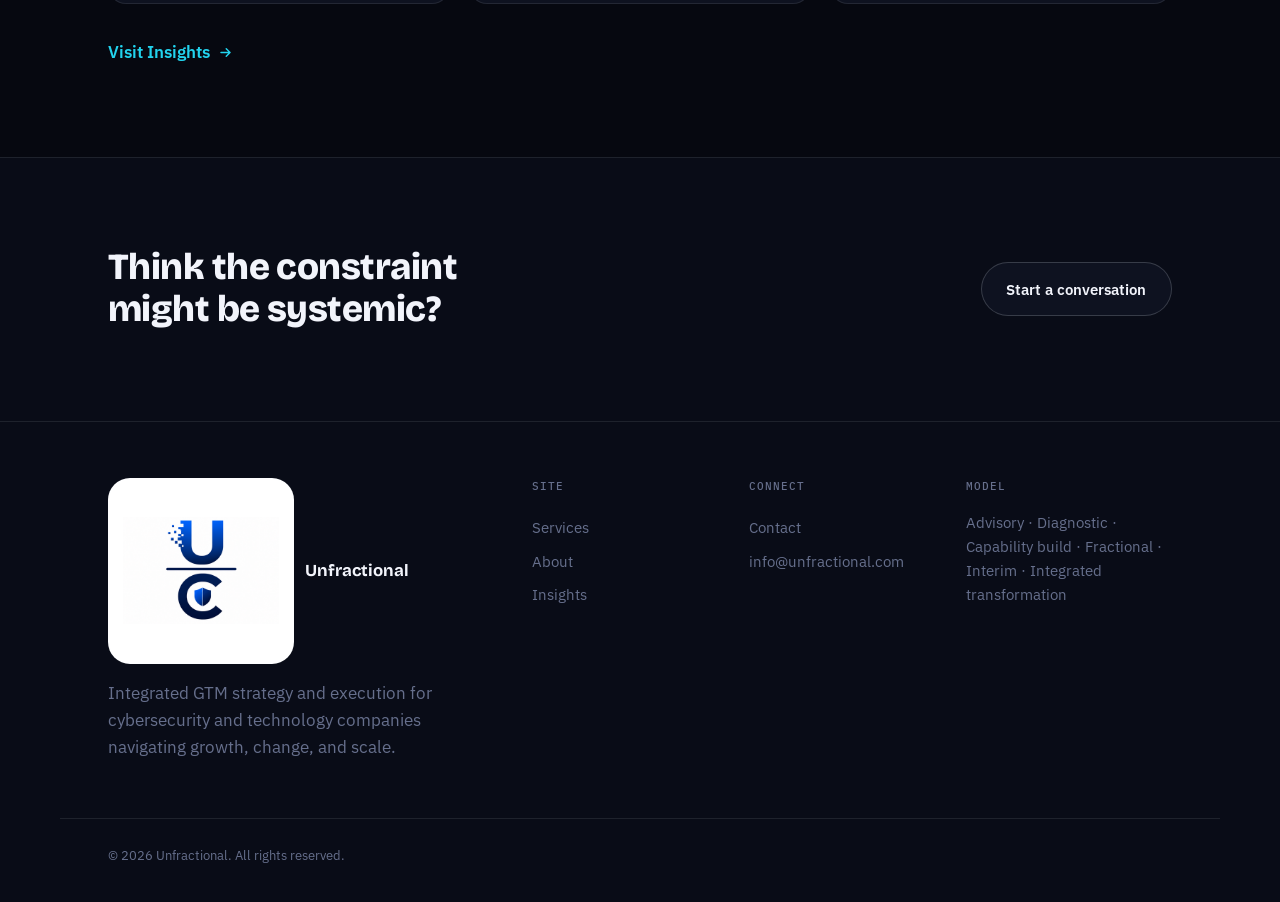
==== commit 1d63a318: "Fix Cyber Security to one word, Cybersecurity" ====
--- a/index.html
+++ b/index.html
@@ -7,8 +7,8 @@
 <link rel="preconnect" href="https://fonts.googleapis.com">
 <link rel="preconnect" href="https://fonts.gstatic.com" crossorigin>
 <link href="https://fonts.googleapis.com/css2?family=Bricolage+Grotesque:opsz,wght@12..96,600;12..96,700;12..96,800&family=IBM+Plex+Sans:wght@400;500;600&family=IBM+Plex+Mono:wght@400;500&display=swap" rel="stylesheet">
-<link rel="stylesheet" href="styles.css?v=2">
-<script src="script.js?v=2" defer></script>
+<link rel="stylesheet" href="styles.css?v=3">
+<script src="script.js?v=3" defer></script>
 </head>
 <body>
 
@@ -16,7 +16,7 @@
   <div class="nav-row">
     <a class="brand" href="index.html">
       <span class="brand-chip"><img src="assets/logo-mark.png" alt="Unfractional mark"></span>
-      <span class="brand-word">Unfractional<span>Cyber Security</span></span>
+      <span class="brand-word">Unfractional<span>Cybersecurity</span></span>
     </a>
     <nav class="nav-links" aria-label="Primary">
       <a href="index.html" class="active">Home</a>
